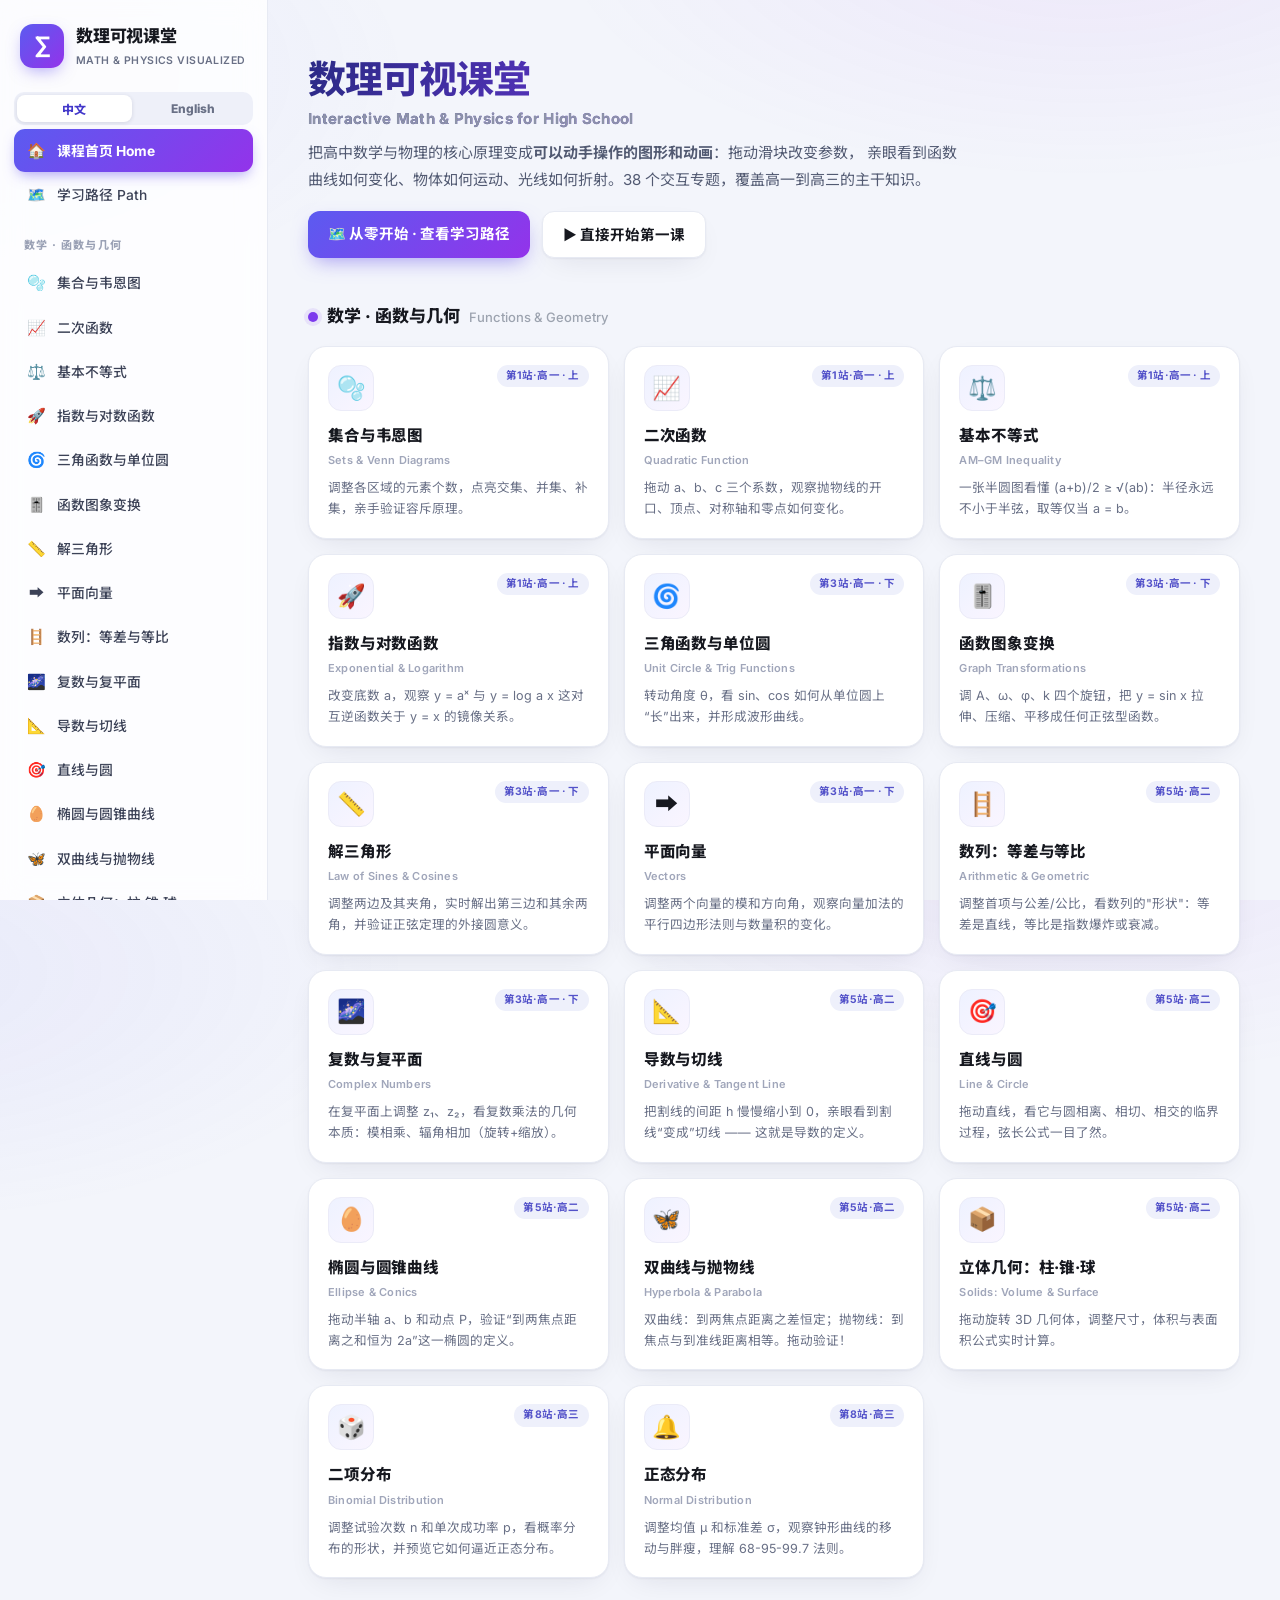
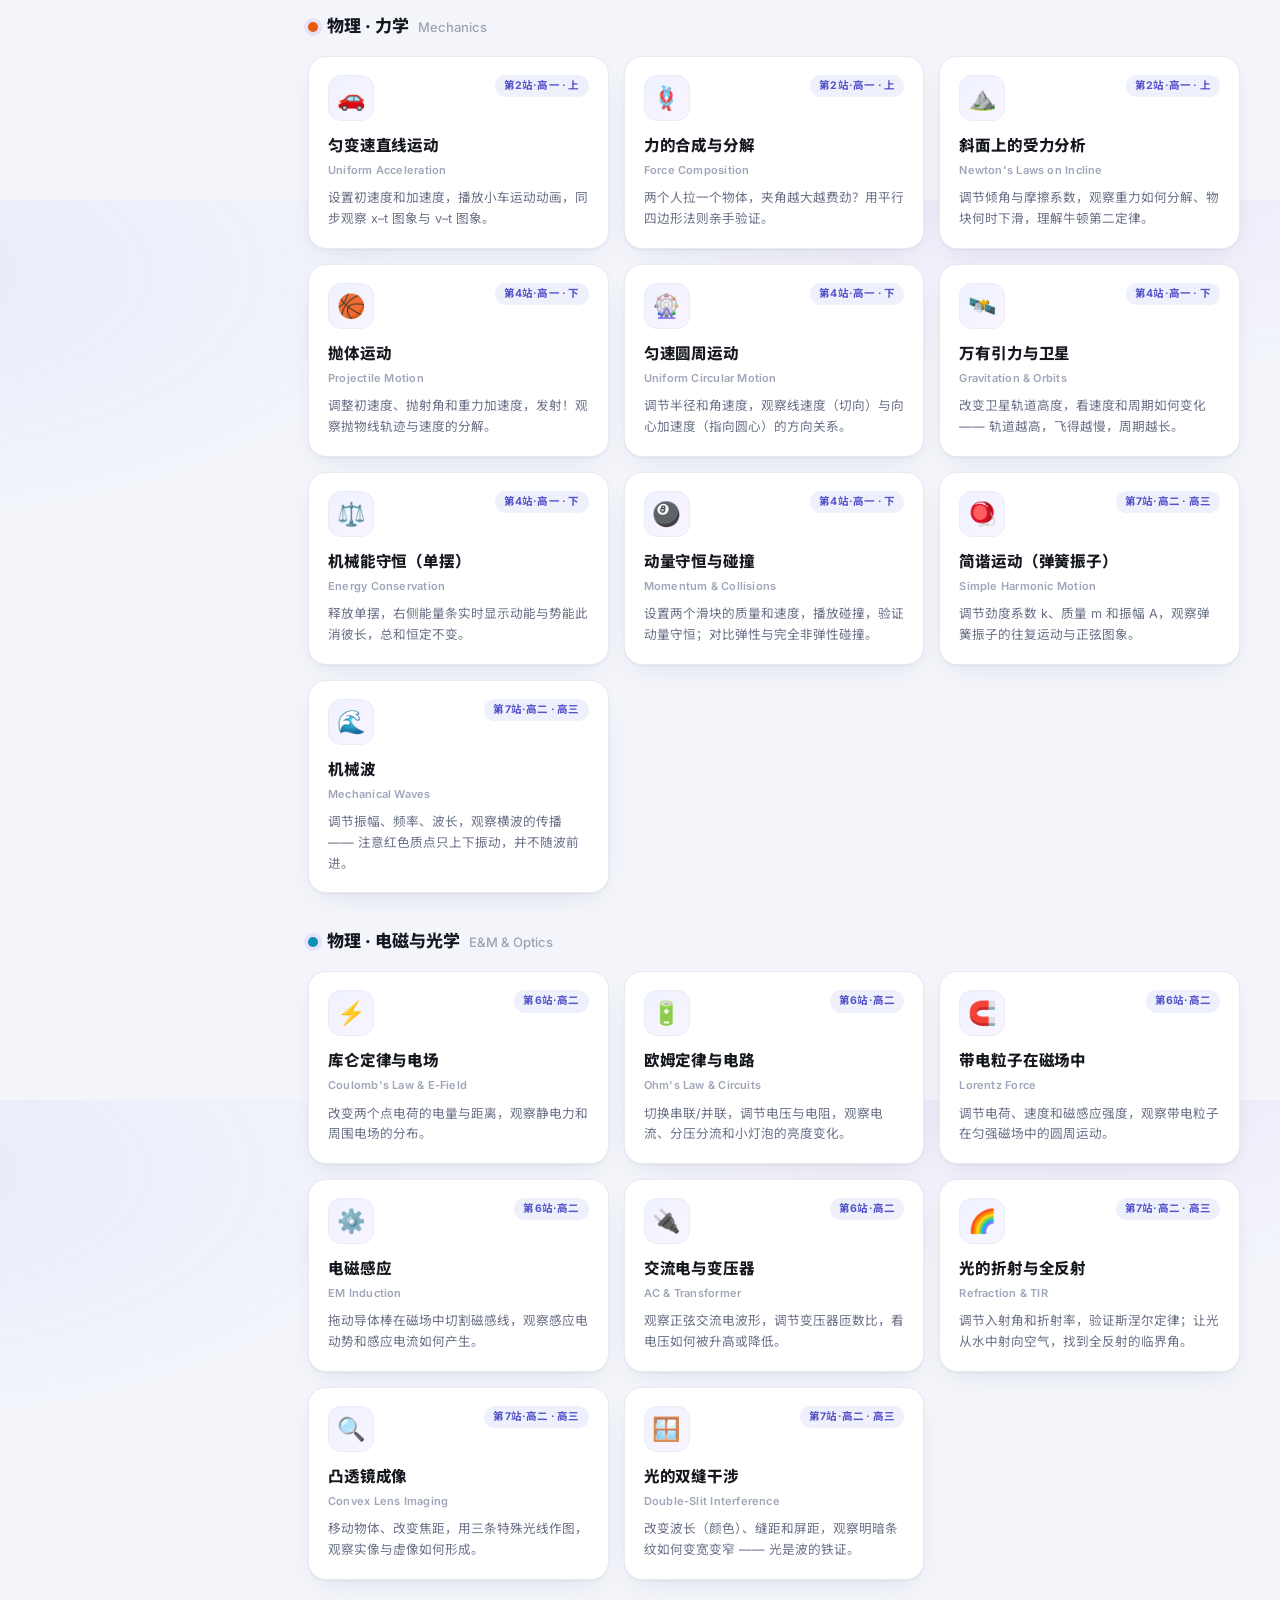
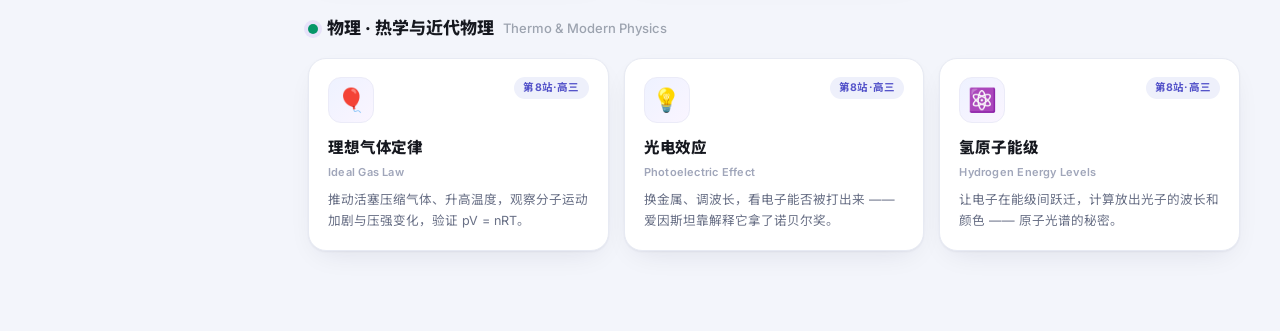
==== index.html @ 26f907e9 "双语基础设施：L() 辅助函数、语言切换、框架全量双语、二次函数/斜面范本 Co-Authored-By: Claude Fable 5 <noreply@anthropic.com>" ====
<!DOCTYPE html>
<html lang="zh-CN">
<head>
<meta charset="UTF-8">
<meta name="viewport" content="width=device-width, initial-scale=1">
<title>数理可视课堂 · Math &amp; Physics Visualized</title>
<meta name="description" content="高中数学与物理交互式可视化学习：38 个可调参数的交互专题 + 循序渐进的学习路径，帮助学生直观理解原理和公式。">
<link rel="preconnect" href="https://fonts.googleapis.com">
<link rel="preconnect" href="https://fonts.gstatic.com" crossorigin>
<link href="https://fonts.googleapis.com/css2?family=Inter:wght@400;600;700;800&family=Noto+Sans+SC:wght@400;500;700;900&family=Noto+Serif+SC:wght@700&display=swap" rel="stylesheet">
<link rel="stylesheet" href="css/style.css">
</head>
<body>
<div id="app">
  <aside id="sidebar">
    <a class="brand" href="#home">
      <div class="brand-logo">∑</div>
      <div class="brand-text">
        <div class="brand-title">数理可视课堂</div>
        <div class="brand-sub">MATH &amp; PHYSICS VISUALIZED</div>
      </div>
    </a>
    <div id="lang-toggle"></div>
    <nav id="nav"></nav>
    <div class="sidebar-foot" id="sidebar-foot">免费 · 开源 · 适用于高中阶段</div>
  </aside>
  <button id="menu-btn" title="目录">☰</button>
  <main id="main"></main>
</div>

<script src="js/utils.js"></script>
<!-- 数学 · 函数与几何 -->
<script src="js/topics/math-sets.js"></script>
<script src="js/topics/math-quadratic.js"></script>
<script src="js/topics/math-amgm.js"></script>
<script src="js/topics/math-explog.js"></script>
<script src="js/topics/math-trig.js"></script>
<script src="js/topics/math-transform.js"></script>
<script src="js/topics/math-triangle.js"></script>
<script src="js/topics/math-vector.js"></script>
<script src="js/topics/math-sequence.js"></script>
<script src="js/topics/math-complex.js"></script>
<script src="js/topics/math-derivative.js"></script>
<script src="js/topics/math-linecircle.js"></script>
<script src="js/topics/math-ellipse.js"></script>
<script src="js/topics/math-conics2.js"></script>
<script src="js/topics/math-solids.js"></script>
<script src="js/topics/math-binomial.js"></script>
<script src="js/topics/math-normal.js"></script>
<!-- 物理 · 力学 -->
<script src="js/topics/phys-kinematics.js"></script>
<script src="js/topics/phys-forces.js"></script>
<script src="js/topics/phys-incline.js"></script>
<script src="js/topics/phys-projectile.js"></script>
<script src="js/topics/phys-circular.js"></script>
<script src="js/topics/phys-gravity.js"></script>
<script src="js/topics/phys-energy.js"></script>
<script src="js/topics/phys-momentum.js"></script>
<script src="js/topics/phys-shm.js"></script>
<script src="js/topics/phys-wave.js"></script>
<!-- 物理 · 电磁与光学 -->
<script src="js/topics/phys-coulomb.js"></script>
<script src="js/topics/phys-circuit.js"></script>
<script src="js/topics/phys-lorentz.js"></script>
<script src="js/topics/phys-induction.js"></script>
<script src="js/topics/phys-ac.js"></script>
<script src="js/topics/phys-refraction.js"></script>
<script src="js/topics/phys-lens.js"></script>
<script src="js/topics/phys-interference.js"></script>
<!-- 物理 · 热学与近代物理 -->
<script src="js/topics/phys-gas.js"></script>
<script src="js/topics/phys-photoelectric.js"></script>
<script src="js/topics/phys-bohr.js"></script>
<script src="js/app.js"></script>
</body>
</html>
---- css/style.css ----
/* ===== 数理可视课堂 · Modern UI ===== */
* { box-sizing: border-box; margin: 0; padding: 0; }

:root {
  --font-sans: "Inter", "Noto Sans SC", "PingFang SC", "HarmonyOS Sans SC",
    "Hiragino Sans GB", "Microsoft YaHei", sans-serif;
  --font-math: "STIX Two Math", "Times New Roman", "Noto Serif SC", "Songti SC", serif;

  --bg: #f3f5fb;
  --panel: #ffffff;
  --ink: #16181f;
  --ink-soft: #697086;
  --line: #e7eaf3;
  --primary: #5b5bf0;
  --primary-deep: #4338ca;
  --grad: linear-gradient(135deg, #5b5bf0 0%, #9333ea 100%);
  --grad-soft: linear-gradient(135deg, #eef2ff 0%, #faf5ff 100%);
  --math: #7c3aed;
  --radius: 18px;
  --shadow: 0 1px 2px rgba(23, 25, 60, .05), 0 10px 30px -12px rgba(23, 25, 60, .12);
  --shadow-lift: 0 4px 10px rgba(23, 25, 60, .07), 0 24px 48px -16px rgba(76, 60, 200, .22);
}

html, body { height: 100%; }
body {
  font-family: var(--font-sans);
  background:
    radial-gradient(900px 420px at 85% -8%, rgba(147, 51, 234, .07), transparent 60%),
    radial-gradient(900px 420px at -10% 8%, rgba(91, 91, 240, .08), transparent 60%),
    var(--bg);
  color: var(--ink);
  line-height: 1.75;
  -webkit-font-smoothing: antialiased;
}

#app { display: flex; min-height: 100vh; }

/* ---------- 侧边栏 ---------- */
#sidebar {
  width: 268px; flex: 0 0 268px;
  background: rgba(255, 255, 255, .82);
  backdrop-filter: blur(14px);
  border-right: 1px solid var(--line);
  display: flex; flex-direction: column;
  position: sticky; top: 0; height: 100vh; overflow-y: auto;
}
#sidebar::-webkit-scrollbar { width: 0; }
.brand {
  display: flex; align-items: center; gap: 12px;
  padding: 22px 20px 18px;
  text-decoration: none; color: inherit;
}
.brand-logo {
  width: 44px; height: 44px; border-radius: 13px; flex: 0 0 44px;
  background: var(--grad);
  color: #fff; font-size: 24px; font-weight: 700;
  display: flex; align-items: center; justify-content: center;
  box-shadow: 0 6px 16px -4px rgba(99, 78, 235, .5);
}
.brand-title { font-size: 17px; font-weight: 800; letter-spacing: -.01em; }
.brand-sub { font-size: 10.5px; color: var(--ink-soft); letter-spacing: .04em; font-weight: 600; }

#lang-toggle {
  display: flex; gap: 4px; margin: 4px 14px 0;
  background: #eef0f9; border-radius: 10px; padding: 3px;
}
#lang-toggle button {
  flex: 1; padding: 5px 6px; font-size: 12px; font-weight: 800;
  border: none; border-radius: 8px; background: transparent;
  color: var(--ink-soft); cursor: pointer; font-family: var(--font-sans);
}
#lang-toggle button.on { background: #fff; color: var(--primary-deep); box-shadow: 0 1px 4px rgba(23,25,60,.12); }

#nav { padding: 4px 14px 12px; flex: 1; }
.nav-cat {
  font-size: 11px; font-weight: 800; color: #9aa1b5;
  padding: 18px 10px 7px; letter-spacing: .12em;
}
.nav-item {
  display: flex; align-items: center; gap: 10px;
  padding: 8.5px 12px; border-radius: 11px;
  color: #3c4257; text-decoration: none; font-size: 13.8px; font-weight: 500;
  transition: background .15s, color .15s;
  margin-bottom: 1px;
}
.nav-item:hover { background: #eef0f9; }
.nav-item.active {
  background: var(--grad); color: #fff; font-weight: 700;
  box-shadow: 0 6px 14px -4px rgba(99, 78, 235, .55);
}
.nav-item .ico { width: 21px; text-align: center; flex: 0 0 21px; font-size: 15px; }
.sidebar-foot {
  padding: 14px 20px; font-size: 11px; color: #9aa1b5;
  border-top: 1px solid var(--line);
}

#menu-btn { display: none; }

/* ---------- 主区域 ---------- */
#main { flex: 1; min-width: 0; padding: 30px 40px 80px; max-width: 1240px; }

.topic-head h1 { font-size: 30px; font-weight: 800; letter-spacing: -.02em; }
.topic-head h1 .en {
  font-size: 14px; font-weight: 600; color: var(--ink-soft);
  margin-left: 12px; letter-spacing: .01em;
}
.topic-head .tagline { color: var(--ink-soft); margin-top: 5px; font-size: 14.5px; }

/* 核心公式横幅（页面顶部） */
.formula-hero {
  margin-top: 16px;
  background: var(--grad-soft);
  border: 1px solid #e3e3f8;
  border-radius: 16px;
  padding: 13px 22px;
  display: flex; align-items: center; gap: 22px;
  box-shadow: var(--shadow);
}
.formula-hero-label {
  font-size: 10.5px; font-weight: 800; letter-spacing: .14em;
  color: var(--primary); white-space: nowrap;
  padding: 4px 10px; border-radius: 99px;
  background: rgba(91, 91, 240, .1);
}
.formula-hero-body {
  font-family: var(--font-math); font-size: 20px; color: #221d56;
  overflow-x: auto; white-space: nowrap; line-height: 1.5; padding: 4px 0;
}
.formula-hero-body::-webkit-scrollbar { height: 0; }

/* 实验区 */
.lab { display: flex; gap: 20px; align-items: stretch; margin: 20px 0 28px; }
.canvas-box {
  flex: 1; min-width: 0;
  background: var(--panel); border: 1px solid var(--line);
  border-radius: var(--radius); box-shadow: var(--shadow);
  padding: 12px; overflow: hidden;
}
.canvas-box canvas { display: block; border-radius: 10px; }
.panel {
  width: 304px; flex: 0 0 304px;
  background: var(--panel); border: 1px solid var(--line);
  border-radius: var(--radius); box-shadow: var(--shadow);
  padding: 16px 18px 16px;
  align-self: flex-start;
}
.panel-title {
  font-size: 11.5px; font-weight: 800; color: #9aa1b5;
  letter-spacing: .1em; margin: 4px 0 12px;
}
/* 参数面板内的迷你公式卡 */
.panel-formula {
  background: var(--grad-soft);
  border: 1px solid #e3e3f8; border-radius: 13px;
  padding: 10px 12px; margin-bottom: 6px;
  font-family: var(--font-math); font-size: 14.5px; color: #2a2465;
  text-align: center; overflow-x: auto; white-space: nowrap; line-height: 1.6;
}
.panel-formula::-webkit-scrollbar { height: 0; }

/* 控件 */
.ctl { margin-bottom: 14px; }
.ctl-label {
  display: flex; align-items: baseline; font-size: 13.5px; font-weight: 700;
  margin-bottom: 2px;
}
.ctl-label .en { font-weight: 500; color: #a0a6ba; font-size: 11px; margin-left: 6px; }
.ctl-val {
  margin-left: auto; font-variant-numeric: tabular-nums;
  color: var(--primary); font-weight: 800; font-size: 13.5px;
}
input[type=range] {
  -webkit-appearance: none; appearance: none;
  width: 100%; height: 26px; background: transparent; cursor: pointer;
}
input[type=range]::-webkit-slider-runnable-track {
  height: 6px; border-radius: 99px;
  background: linear-gradient(90deg, #c9cdfb, #e6d4fb);
}
input[type=range]::-webkit-slider-thumb {
  -webkit-appearance: none;
  width: 19px; height: 19px; border-radius: 50%;
  background: #fff; border: 5.5px solid var(--primary);
  margin-top: -6.5px;
  box-shadow: 0 2px 6px rgba(91, 91, 240, .45);
  transition: transform .12s;
}
input[type=range]::-webkit-slider-thumb:hover { transform: scale(1.12); }
input[type=range]::-moz-range-track {
  height: 6px; border-radius: 99px;
  background: linear-gradient(90deg, #c9cdfb, #e6d4fb);
}
input[type=range]::-moz-range-thumb {
  width: 19px; height: 19px; border-radius: 50%;
  background: #fff; border: 5.5px solid var(--primary);
  box-shadow: 0 2px 6px rgba(91, 91, 240, .45);
}

.btn-row { display: flex; gap: 9px; margin: 8px 0 14px; }
.btn {
  flex: 1; padding: 8px 10px; font-size: 13.5px; font-weight: 700;
  border: 1px solid var(--line); border-radius: 11px;
  background: #fff; color: var(--ink); cursor: pointer;
  font-family: var(--font-sans);
  transition: transform .12s, box-shadow .12s;
}
.btn:hover { background: #f5f6fc; }
.btn:active { transform: scale(.97); }
.btn.primary {
  background: var(--grad); border: none; color: #fff;
  box-shadow: 0 6px 14px -4px rgba(99, 78, 235, .5);
}
.btn.primary:hover { filter: brightness(1.07); }

.seg {
  display: flex; background: #eef0f9; border-radius: 11px;
  padding: 3px; margin-bottom: 14px; gap: 3px;
}
.seg button {
  flex: 1; padding: 6px 4px; font-size: 12.5px; border: none;
  background: transparent; border-radius: 8px;
  cursor: pointer; color: var(--ink-soft); font-weight: 700;
  font-family: var(--font-sans);
  transition: background .15s, color .15s;
}
.seg button.on { background: #fff; color: var(--primary-deep); box-shadow: 0 1px 4px rgba(23,25,60,.12); }

/* 读数 */
.readout {
  margin-top: 4px; padding: 12px 14px;
  background: #f4f5fd; border: 1px solid #e8e9f8; border-radius: 13px;
  font-size: 12.8px; line-height: 1.95;
}
.readout b { font-variant-numeric: tabular-nums; color: #221d56; }
.readout .tag {
  display: inline-block; padding: 1px 9px; border-radius: 99px;
  background: #e3e4fc; color: var(--primary-deep); font-size: 11.5px; font-weight: 700;
}
.readout .warn { color: #dc2626; font-weight: 800; }

/* 讲解区 */
.explain {
  background: var(--panel); border: 1px solid var(--line);
  border-radius: var(--radius); box-shadow: var(--shadow);
  padding: 28px 34px;
}
.explain h2 {
  font-size: 18px; font-weight: 800; margin: 26px 0 10px;
  display: flex; align-items: center; gap: 10px; line-height: 1.4;
}
.explain h2::before {
  content: ''; width: 5px; height: 19px; border-radius: 4px;
  background: var(--grad); flex: 0 0 5px;
}
.explain h2:first-child { margin-top: 0; }
.explain h2 .en { font-size: 12.5px; font-weight: 600; color: #a0a6ba; }
.explain p { margin: 8px 0; font-size: 14.8px; }
.explain ul, .explain ol { margin: 8px 0 8px 22px; font-size: 14.8px; }
.explain li { margin: 5px 0; }
.term { color: var(--math); font-weight: 700; }
.term .en { color: #a0a6ba; font-weight: 500; font-size: .86em; }

.formula {
  margin: 13px 0; padding: 15px 20px;
  background: #fafaff; border: 1px solid #ebebf8; border-radius: 13px;
  font-family: var(--font-math);
  font-size: 19px; text-align: center; overflow-x: auto; color: #221d56;
}
.formula .note {
  font-family: var(--font-sans); font-size: 12.5px; color: var(--ink-soft);
  display: block; margin-top: 7px;
}
.frac { display: inline-block; vertical-align: -0.9em; text-align: center; line-height: 1.15; margin: 0 3px; }
.frac > span { display: block; padding: 0 4px; }
.frac .den { border-top: 1.5px solid currentColor; }

.tip {
  margin: 16px 0; padding: 13px 17px; border-radius: 13px;
  background: #fffbeb; border: 1px solid #fde9a8; font-size: 13.8px;
}
.tip b:first-child { color: #b45309; }
.think {
  margin: 16px 0 0; padding: 13px 17px; border-radius: 13px;
  background: #f0fdf6; border: 1px solid #bbeed1; font-size: 13.8px;
}
.think b:first-child { color: #15803d; }

/* ---------- 首页 ---------- */
.home-hero { padding: 26px 0 10px; }
.home-hero h1 {
  font-size: 38px; font-weight: 800; letter-spacing: -.025em; line-height: 1.25;
  background: linear-gradient(110deg, #2b2a86, #7c3aed 55%, #0e7490);
  -webkit-background-clip: text; background-clip: text; color: transparent;
}
.home-hero h1 .en {
  display: block; font-size: 15px; font-weight: 700; margin-top: 6px;
  letter-spacing: .02em;
  background: none; -webkit-text-fill-color: #8d93a8; color: #8d93a8;
}
.home-hero p { color: #525a72; margin-top: 12px; max-width: 660px; font-size: 15px; }

.home-cat { margin-top: 34px; }
.home-cat h2 { font-size: 17px; font-weight: 800; display: flex; align-items: center; gap: 9px; }
.home-cat h2 .dot { width: 10px; height: 10px; border-radius: 99px; box-shadow: 0 0 0 4px rgba(124, 58, 237, .1); }
.card-grid {
  display: grid; grid-template-columns: repeat(auto-fill, minmax(252px, 1fr));
  gap: 15px; margin-top: 14px;
}
.card {
  background: var(--panel); border: 1px solid var(--line);
  border-radius: var(--radius); box-shadow: var(--shadow);
  padding: 18px 19px; text-decoration: none; color: inherit;
  transition: transform .18s, box-shadow .18s, border-color .18s;
  display: block;
}
.card:hover {
  transform: translateY(-4px);
  box-shadow: var(--shadow-lift);
  border-color: #d6d8f5;
}
.card .ico {
  width: 46px; height: 46px; border-radius: 13px;
  background: var(--grad-soft); border: 1px solid #ebebf8;
  display: flex; align-items: center; justify-content: center;
  font-size: 23px;
}
.card h3 { font-size: 15.5px; font-weight: 800; margin-top: 11px; letter-spacing: -.01em; }
.card h3 .en { display: block; font-size: 11px; color: #a0a6ba; font-weight: 600; margin-top: 2px; letter-spacing: .02em; }
.card p { font-size: 12.6px; color: var(--ink-soft); margin-top: 8px; line-height: 1.65; }

/* ---------- 首页 CTA 与进度 ---------- */
.hero-actions { display: flex; gap: 12px; margin-top: 18px; flex-wrap: wrap; }
.hero-btn {
  display: inline-block; padding: 10px 20px; border-radius: 12px;
  font-size: 14.5px; font-weight: 700; text-decoration: none;
  background: #fff; color: var(--ink); border: 1px solid var(--line);
  box-shadow: var(--shadow); transition: transform .15s;
}
.hero-btn:hover { transform: translateY(-2px); }
.hero-btn.primary {
  background: var(--grad); color: #fff; border: none;
  box-shadow: 0 8px 20px -6px rgba(99, 78, 235, .55);
}
.hero-progress { margin-top: 16px; font-size: 13px; color: var(--ink-soft); max-width: 460px; }
.hero-progress-bar {
  height: 9px; background: #e7e9f6; border-radius: 99px; overflow: hidden; margin-bottom: 6px;
}
.hero-progress-bar span { display: block; height: 100%; background: var(--grad); border-radius: 99px; transition: width .3s; }

/* 卡片徽章 */
.card-top { display: flex; justify-content: space-between; align-items: flex-start; gap: 8px; }
.card-badges { display: flex; flex-direction: column; gap: 4px; align-items: flex-end; }
.badge {
  display: inline-block; padding: 2px 9px; border-radius: 99px;
  font-size: 10.5px; font-weight: 700; letter-spacing: .02em;
  background: #eef0fb; color: #5352c9; white-space: nowrap;
}
.done-badge { background: #dcfce7; color: #15803d; }
.card-done { border-color: #bbeed1; }

/* ---------- 学习路径页 ---------- */
.path-wrap { margin-top: 26px; position: relative; }
.path-wrap::before {
  content: ''; position: absolute; left: 25px; top: 12px; bottom: 24px;
  width: 3px; border-radius: 3px;
  background: linear-gradient(180deg, #c9cdfb, #e6d4fb);
}
.path-stage {
  display: flex; gap: 18px; margin-bottom: 22px; position: relative;
}
.path-num {
  width: 52px; height: 52px; flex: 0 0 52px; border-radius: 16px;
  background: var(--grad); color: #fff;
  font-size: 21px; font-weight: 800;
  display: flex; align-items: center; justify-content: center;
  box-shadow: 0 8px 18px -6px rgba(99, 78, 235, .55);
  z-index: 1;
}
.stage-done .path-num { background: linear-gradient(135deg, #10b981, #059669); box-shadow: 0 8px 18px -6px rgba(16,185,129,.5); }
.path-body {
  flex: 1; min-width: 0;
  background: var(--panel); border: 1px solid var(--line);
  border-radius: var(--radius); box-shadow: var(--shadow);
  padding: 18px 22px;
}
.path-head { display: flex; align-items: center; gap: 10px; flex-wrap: wrap; }
.path-head h3 { font-size: 17px; font-weight: 800; }
.path-count { margin-left: auto; font-size: 12.5px; font-weight: 700; color: var(--ink-soft); }
.path-desc { font-size: 13.5px; color: var(--ink-soft); margin: 6px 0 12px; }
.path-items { display: grid; grid-template-columns: repeat(auto-fill, minmax(240px, 1fr)); gap: 8px; }
.path-item {
  display: flex; align-items: center; gap: 9px;
  padding: 9px 12px; border-radius: 11px;
  background: #f6f7fd; border: 1px solid #ebedf8;
  text-decoration: none; color: var(--ink);
  transition: transform .12s, box-shadow .12s;
}
.path-item:hover { transform: translateY(-2px); box-shadow: var(--shadow); background: #fff; }
.path-item.done { background: #f0fdf6; border-color: #d1f2e0; }
.pi-idx {
  width: 20px; height: 20px; flex: 0 0 20px; border-radius: 99px;
  background: #e3e4fc; color: #4f4ec9;
  font-size: 11px; font-weight: 800;
  display: flex; align-items: center; justify-content: center;
}
.path-item.done .pi-idx { background: #bbf7d0; color: #15803d; }
.pi-ico { font-size: 16px; }
.pi-title { font-size: 13px; font-weight: 700; line-height: 1.3; min-width: 0; }
.pi-title em { display: block; font-style: normal; font-size: 10px; color: #a0a6ba; font-weight: 500; }
.pi-check { margin-left: auto; color: #16a34a; font-weight: 800; }

/* ---------- 专题页底部学习导航 ---------- */
.topic-footer {
  margin-top: 18px;
  background: var(--panel); border: 1px solid var(--line);
  border-radius: var(--radius); box-shadow: var(--shadow);
  padding: 18px 22px;
}
.tf-row { display: flex; gap: 16px; align-items: flex-start; flex-wrap: wrap; }
.tf-block { flex: 1; min-width: 240px; }
.tf-label { font-size: 11px; font-weight: 800; letter-spacing: .1em; color: #9aa1b5; margin-bottom: 8px; }
.tf-chips { display: flex; gap: 8px; flex-wrap: wrap; }
.tf-chip {
  display: inline-block; padding: 6px 12px; border-radius: 99px;
  background: #f2f3fc; border: 1px solid #e5e7f8;
  font-size: 12.5px; font-weight: 700; color: #4b4aa8; text-decoration: none;
}
.tf-chip:hover { background: #e9ebfb; }
.tf-chip.ok { background: #f0fdf6; border-color: #d1f2e0; color: #15803d; }
.tf-none { font-size: 13px; color: var(--ink-soft); }
.tf-done-btn {
  padding: 10px 18px; border-radius: 12px; border: 1.5px solid #d6d9f2;
  background: #fff; color: #4b4aa8;
  font-size: 13.5px; font-weight: 800; cursor: pointer;
  font-family: var(--font-sans);
  transition: all .15s;
}
.tf-done-btn:hover { border-color: var(--primary); }
.tf-done-btn.on { background: linear-gradient(135deg, #10b981, #059669); border-color: transparent; color: #fff; }
.tf-next { display: flex; gap: 10px; align-items: center; margin-top: 14px; flex-wrap: wrap; }
.tf-next-link { font-size: 14px; font-weight: 800; color: var(--primary-deep); text-decoration: none; margin-left: auto; }
.tf-next-link:hover { text-decoration: underline; }

/* 侧边栏已掌握标记 */
.nav-item .nav-txt { flex: 1; min-width: 0; overflow: hidden; text-overflow: ellipsis; white-space: nowrap; }
.nav-item .nav-check { display: none; font-size: 11px; font-weight: 800; color: #34d399; }
.nav-item.done .nav-check { display: inline; }
.nav-item.active .nav-check { color: #fff; }

/* ---------- 响应式 ---------- */
@media (max-width: 960px) {
  .lab { flex-direction: column; }
  .panel { width: auto; flex: none; }
}
@media (max-width: 720px) {
  #sidebar {
    position: fixed; z-index: 50; left: 0; top: 0;
    transform: translateX(-100%); transition: transform .22s;
    width: 268px; background: #fff;
  }
  #sidebar.open { transform: translateX(0); box-shadow: 0 0 60px rgba(20, 18, 60, .35); }
  #menu-btn {
    display: block; position: fixed; z-index: 60; left: 14px; top: 12px;
    width: 42px; height: 42px; border-radius: 12px; border: 1px solid var(--line);
    background: #fff; font-size: 18px; cursor: pointer; box-shadow: var(--shadow);
  }
  #main { padding: 66px 16px 60px; }
  .explain { padding: 22px 18px; }
  .home-hero h1 { font-size: 28px; }
  .formula-hero { flex-direction: column; align-items: flex-start; gap: 8px; }
}
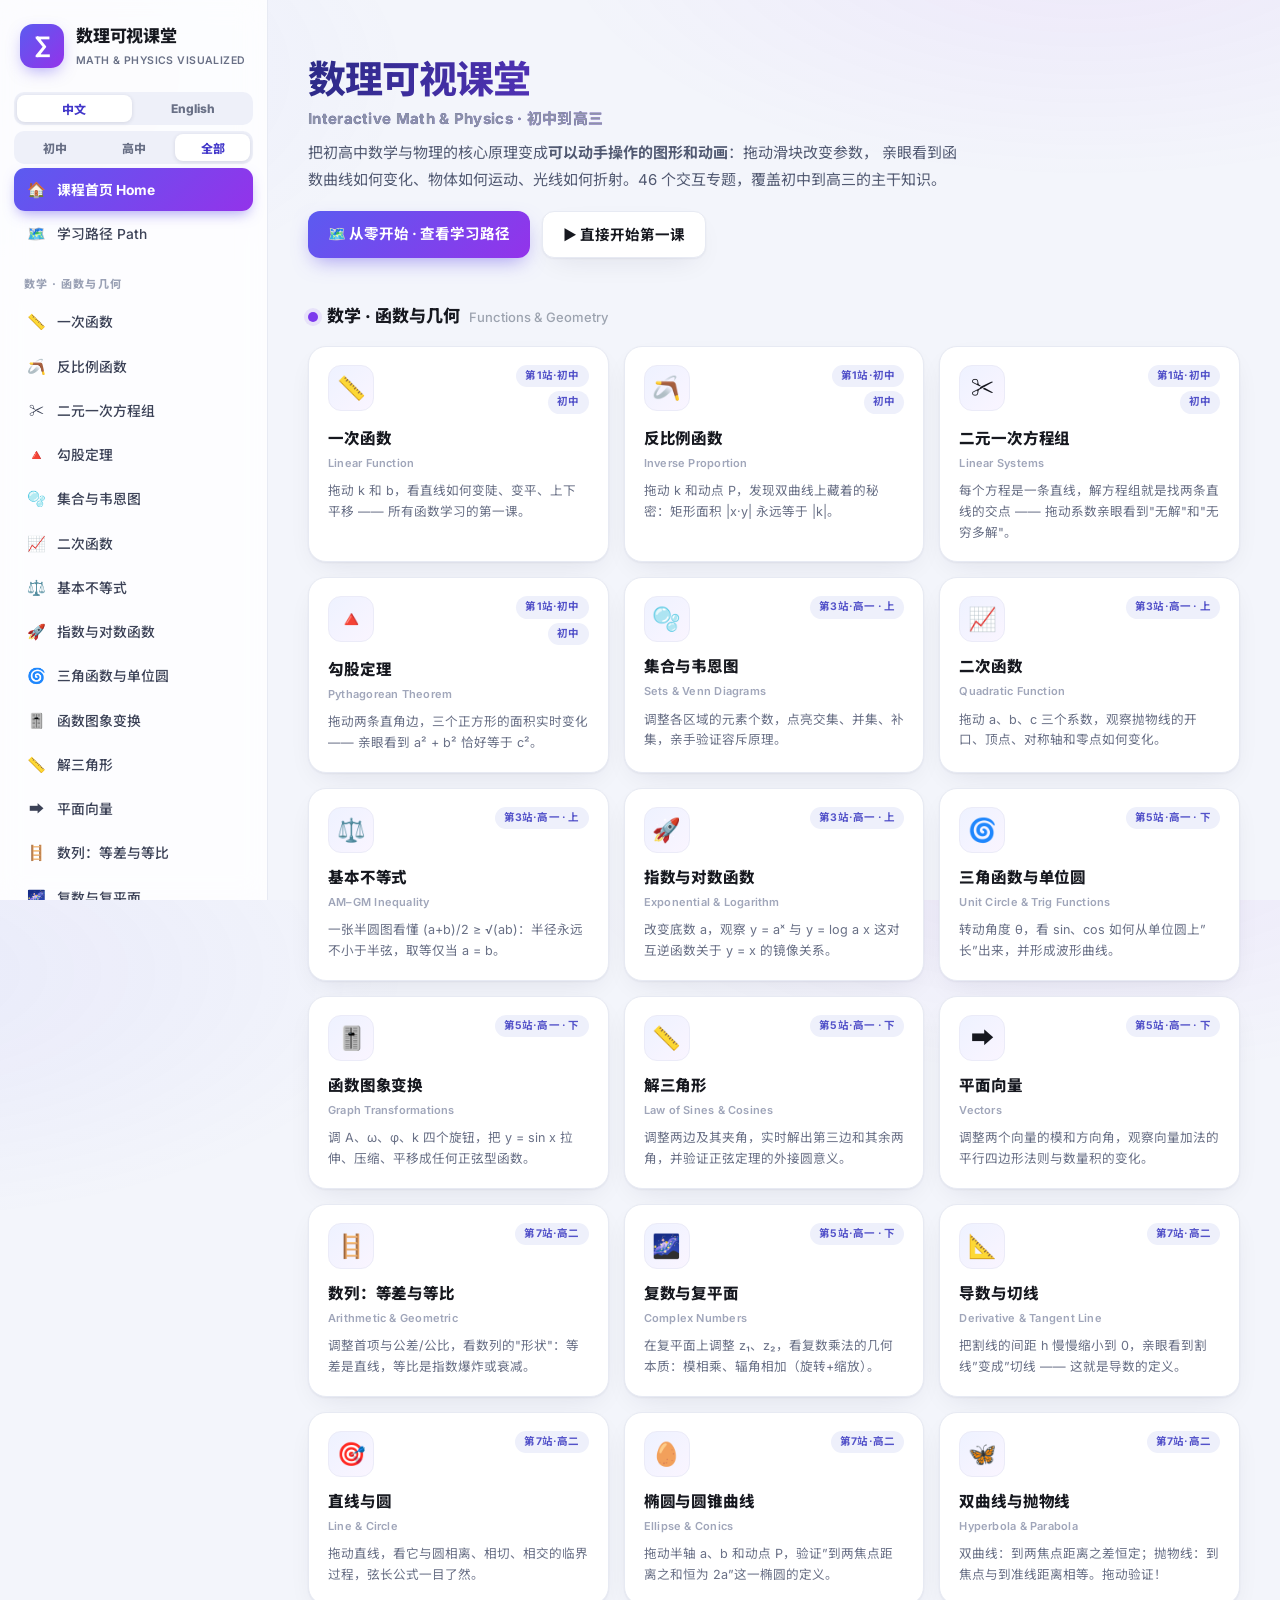
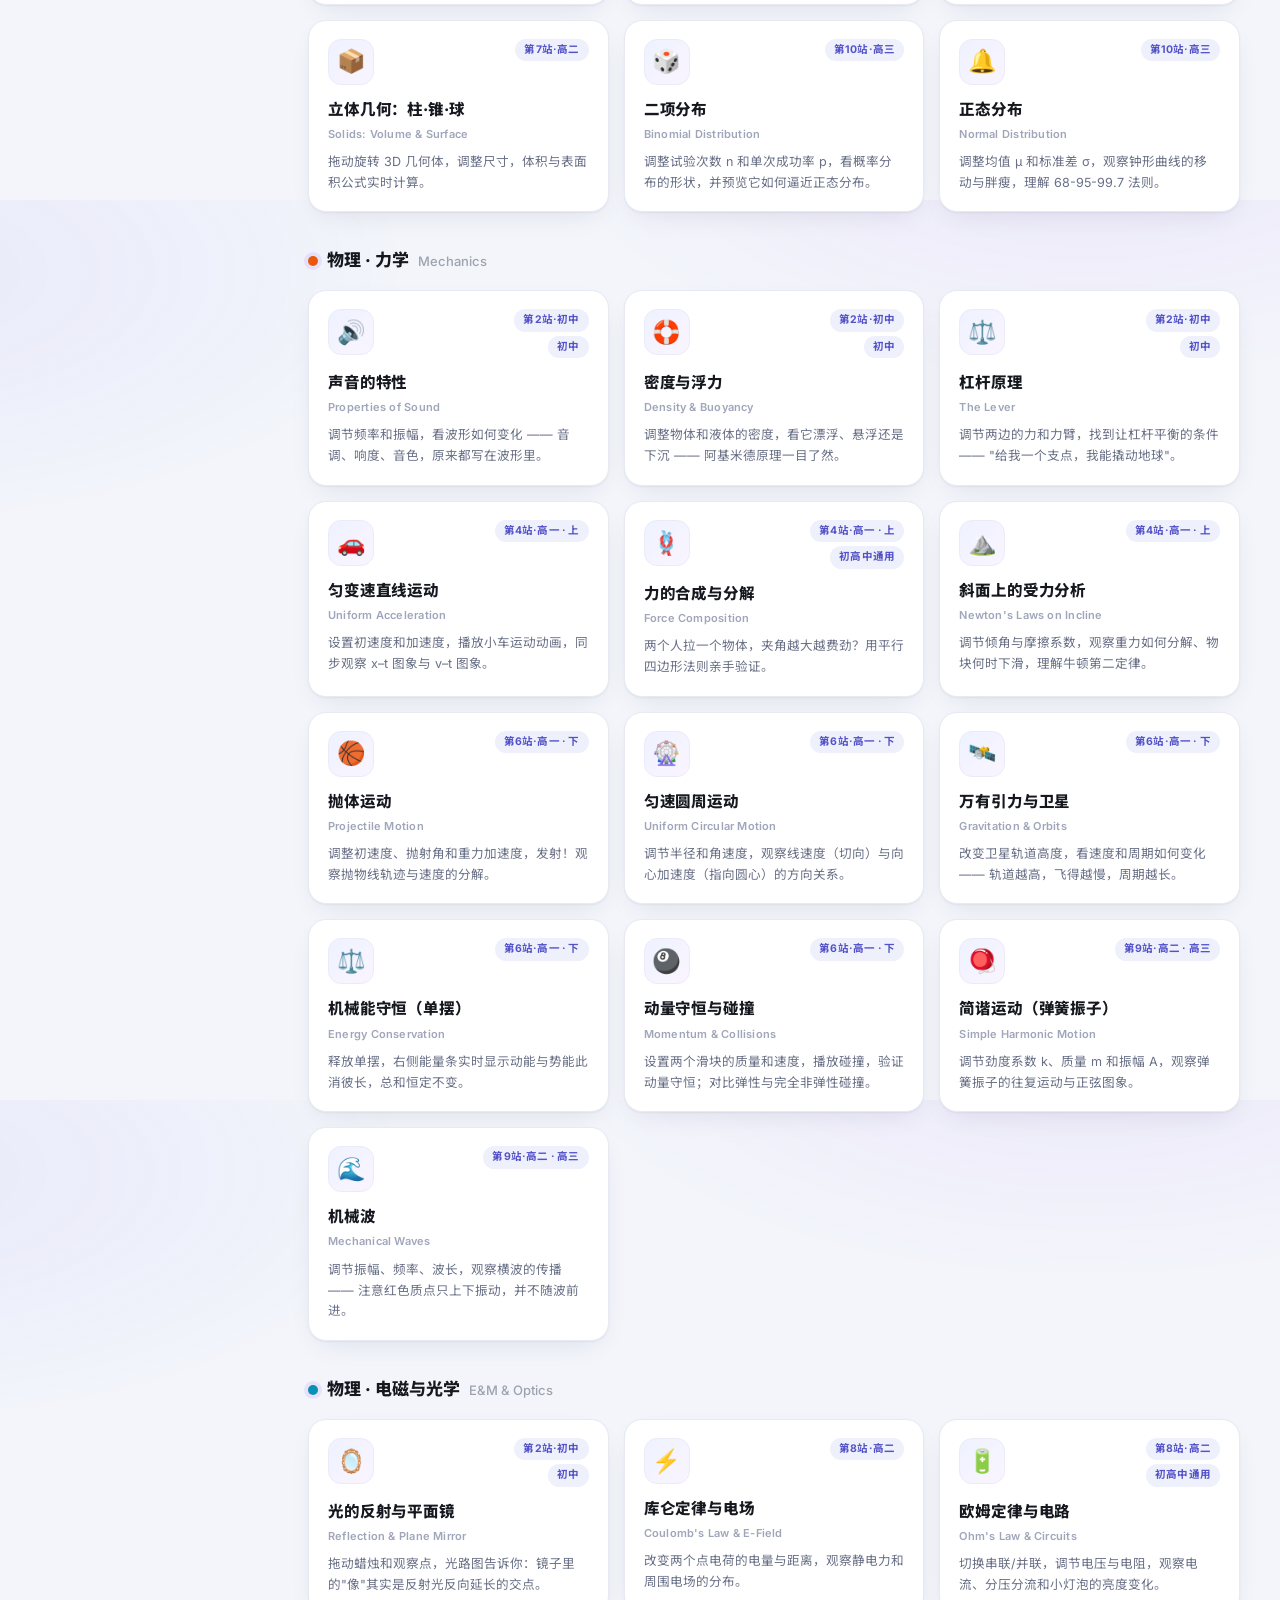
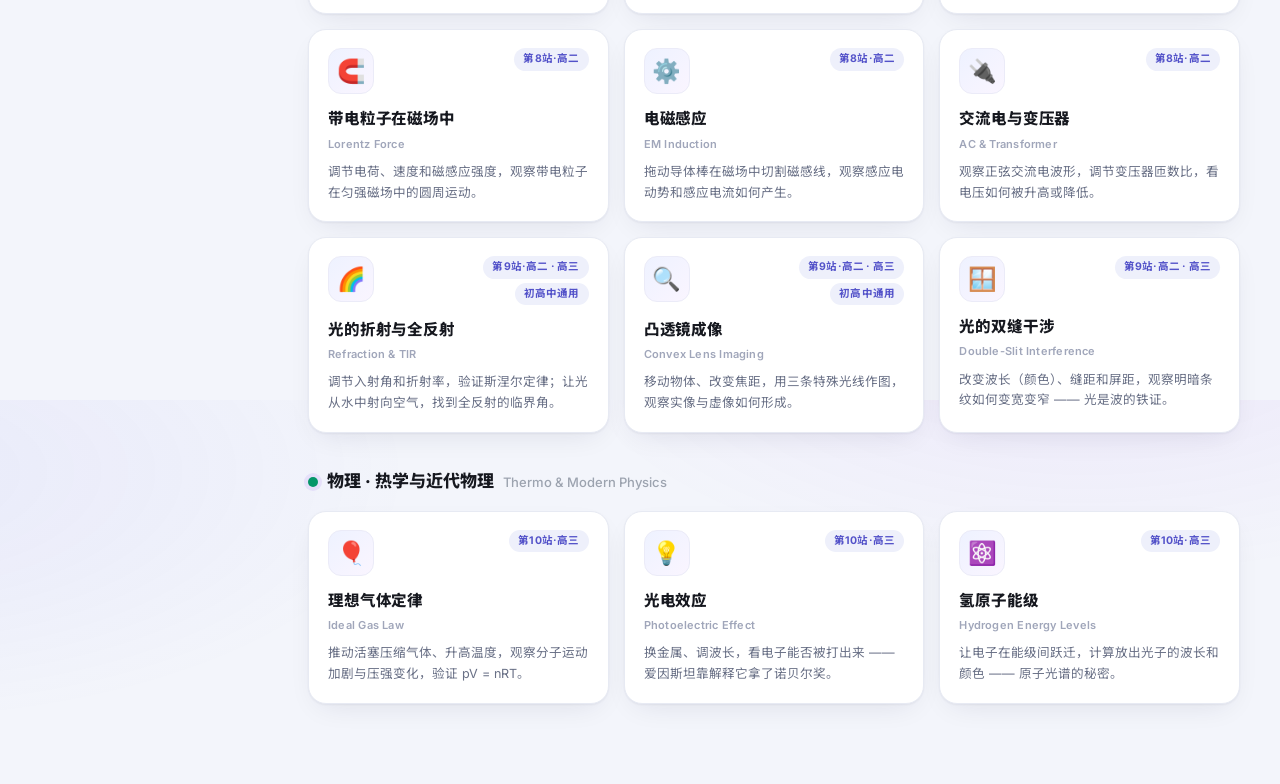
==== commit 7f4e1c77: "新增初中模块：8 个初中专题 + 学段筛选 + 初中学习路径（46 专题覆盖初一到高三） - 初中数学 4 个：一次函数（斜率三角形）、反比例函数（面积恒定矩形）、   二元一次方程组（两线交点/平行" ====
--- a/index.html
+++ b/index.html
@@ -2,9 +2,9 @@
 <html lang="zh-CN">
 <head>
 <meta charset="UTF-8">
-<meta name="viewport" content="width=device-width, initial-scale=1">
+<meta name="viewport" content="width=device-width, initial-scale=1, viewport-fit=cover">
 <title>数理可视课堂 · Math &amp; Physics Visualized</title>
-<meta name="description" content="高中数学与物理交互式可视化学习：38 个可调参数的交互专题 + 循序渐进的学习路径，帮助学生直观理解原理和公式。">
+<meta name="description" content="初高中数学与物理交互式可视化学习：可调参数的交互专题 + 循序渐进的学习路径，覆盖初一到高三，帮助学生直观理解原理和公式。">
 <link rel="preconnect" href="https://fonts.googleapis.com">
 <link rel="preconnect" href="https://fonts.gstatic.com" crossorigin>
 <link href="https://fonts.googleapis.com/css2?family=Inter:wght@400;600;700;800&family=Noto+Sans+SC:wght@400;500;700;900&family=Noto+Serif+SC:wght@700&display=swap" rel="stylesheet">
@@ -21,6 +21,7 @@
       </div>
     </a>
     <div id="lang-toggle"></div>
+    <div id="stage-toggle"></div>
     <nav id="nav"></nav>
     <div class="sidebar-foot" id="sidebar-foot">免费 · 开源 · 适用于高中阶段</div>
   </aside>
@@ -29,6 +30,11 @@
 </div>
 
 <script src="js/utils.js"></script>
+<!-- 数学 · 函数与几何（初中） -->
+<script src="js/topics/math-linear.js"></script>
+<script src="js/topics/math-inverse.js"></script>
+<script src="js/topics/math-linsys.js"></script>
+<script src="js/topics/math-pythagoras.js"></script>
 <!-- 数学 · 函数与几何 -->
 <script src="js/topics/math-sets.js"></script>
 <script src="js/topics/math-quadratic.js"></script>
@@ -47,6 +53,10 @@
 <script src="js/topics/math-solids.js"></script>
 <script src="js/topics/math-binomial.js"></script>
 <script src="js/topics/math-normal.js"></script>
+<!-- 物理 · 力学（初中） -->
+<script src="js/topics/phys-sound.js"></script>
+<script src="js/topics/phys-buoyancy.js"></script>
+<script src="js/topics/phys-lever.js"></script>
 <!-- 物理 · 力学 -->
 <script src="js/topics/phys-kinematics.js"></script>
 <script src="js/topics/phys-forces.js"></script>
@@ -58,6 +68,8 @@
 <script src="js/topics/phys-momentum.js"></script>
 <script src="js/topics/phys-shm.js"></script>
 <script src="js/topics/phys-wave.js"></script>
+<!-- 物理 · 电磁与光学（初中） -->
+<script src="js/topics/phys-mirror.js"></script>
 <!-- 物理 · 电磁与光学 -->
 <script src="js/topics/phys-coulomb.js"></script>
 <script src="js/topics/phys-circuit.js"></script>
--- a/css/style.css
+++ b/css/style.css
@@ -60,16 +60,22 @@
 .brand-title { font-size: 17px; font-weight: 800; letter-spacing: -.01em; }
 .brand-sub { font-size: 10.5px; color: var(--ink-soft); letter-spacing: .04em; font-weight: 600; }
 
-#lang-toggle {
+#lang-toggle, #stage-toggle {
   display: flex; gap: 4px; margin: 4px 14px 0;
   background: #eef0f9; border-radius: 10px; padding: 3px;
 }
-#lang-toggle button {
+#stage-toggle { margin-top: 6px; }
+#lang-toggle button, #stage-toggle button {
   flex: 1; padding: 5px 6px; font-size: 12px; font-weight: 800;
   border: none; border-radius: 8px; background: transparent;
   color: var(--ink-soft); cursor: pointer; font-family: var(--font-sans);
 }
-#lang-toggle button.on { background: #fff; color: var(--primary-deep); box-shadow: 0 1px 4px rgba(23,25,60,.12); }
+#lang-toggle button.on, #stage-toggle button.on { background: #fff; color: var(--primary-deep); box-shadow: 0 1px 4px rgba(23,25,60,.12); }
+
+/* 初中标识 */
+.jr-badge { background: #fff7ed; color: #c2410c; }
+.path-stage.stage-junior .path-num { background: linear-gradient(135deg, #fb923c, #ea580c); box-shadow: 0 8px 18px -6px rgba(234,88,12,.5); }
+.path-stage.stage-junior.stage-done .path-num { background: linear-gradient(135deg, #10b981, #059669); }
 
 #nav { padding: 4px 14px 12px; flex: 1; }
 .nav-cat {
@@ -457,14 +463,20 @@
     position: fixed; z-index: 50; left: 0; top: 0;
     transform: translateX(-100%); transition: transform .22s;
     width: 268px; background: #fff;
+    padding-top: env(safe-area-inset-top, 0px);
   }
   #sidebar.open { transform: translateX(0); box-shadow: 0 0 60px rgba(20, 18, 60, .35); }
   #menu-btn {
-    display: block; position: fixed; z-index: 60; left: 14px; top: 12px;
+    display: block; position: fixed; z-index: 60;
+    left: calc(14px + env(safe-area-inset-left, 0px));
+    top: calc(12px + env(safe-area-inset-top, 0px));
     width: 42px; height: 42px; border-radius: 12px; border: 1px solid var(--line);
     background: #fff; font-size: 18px; cursor: pointer; box-shadow: var(--shadow);
   }
-  #main { padding: 66px 16px 60px; }
+  #main {
+    padding: calc(66px + env(safe-area-inset-top, 0px)) calc(16px + env(safe-area-inset-right, 0px))
+             calc(60px + env(safe-area-inset-bottom, 0px)) calc(16px + env(safe-area-inset-left, 0px));
+  }
   .explain { padding: 22px 18px; }
   .home-hero h1 { font-size: 28px; }
   .formula-hero { flex-direction: column; align-items: flex-start; gap: 8px; }
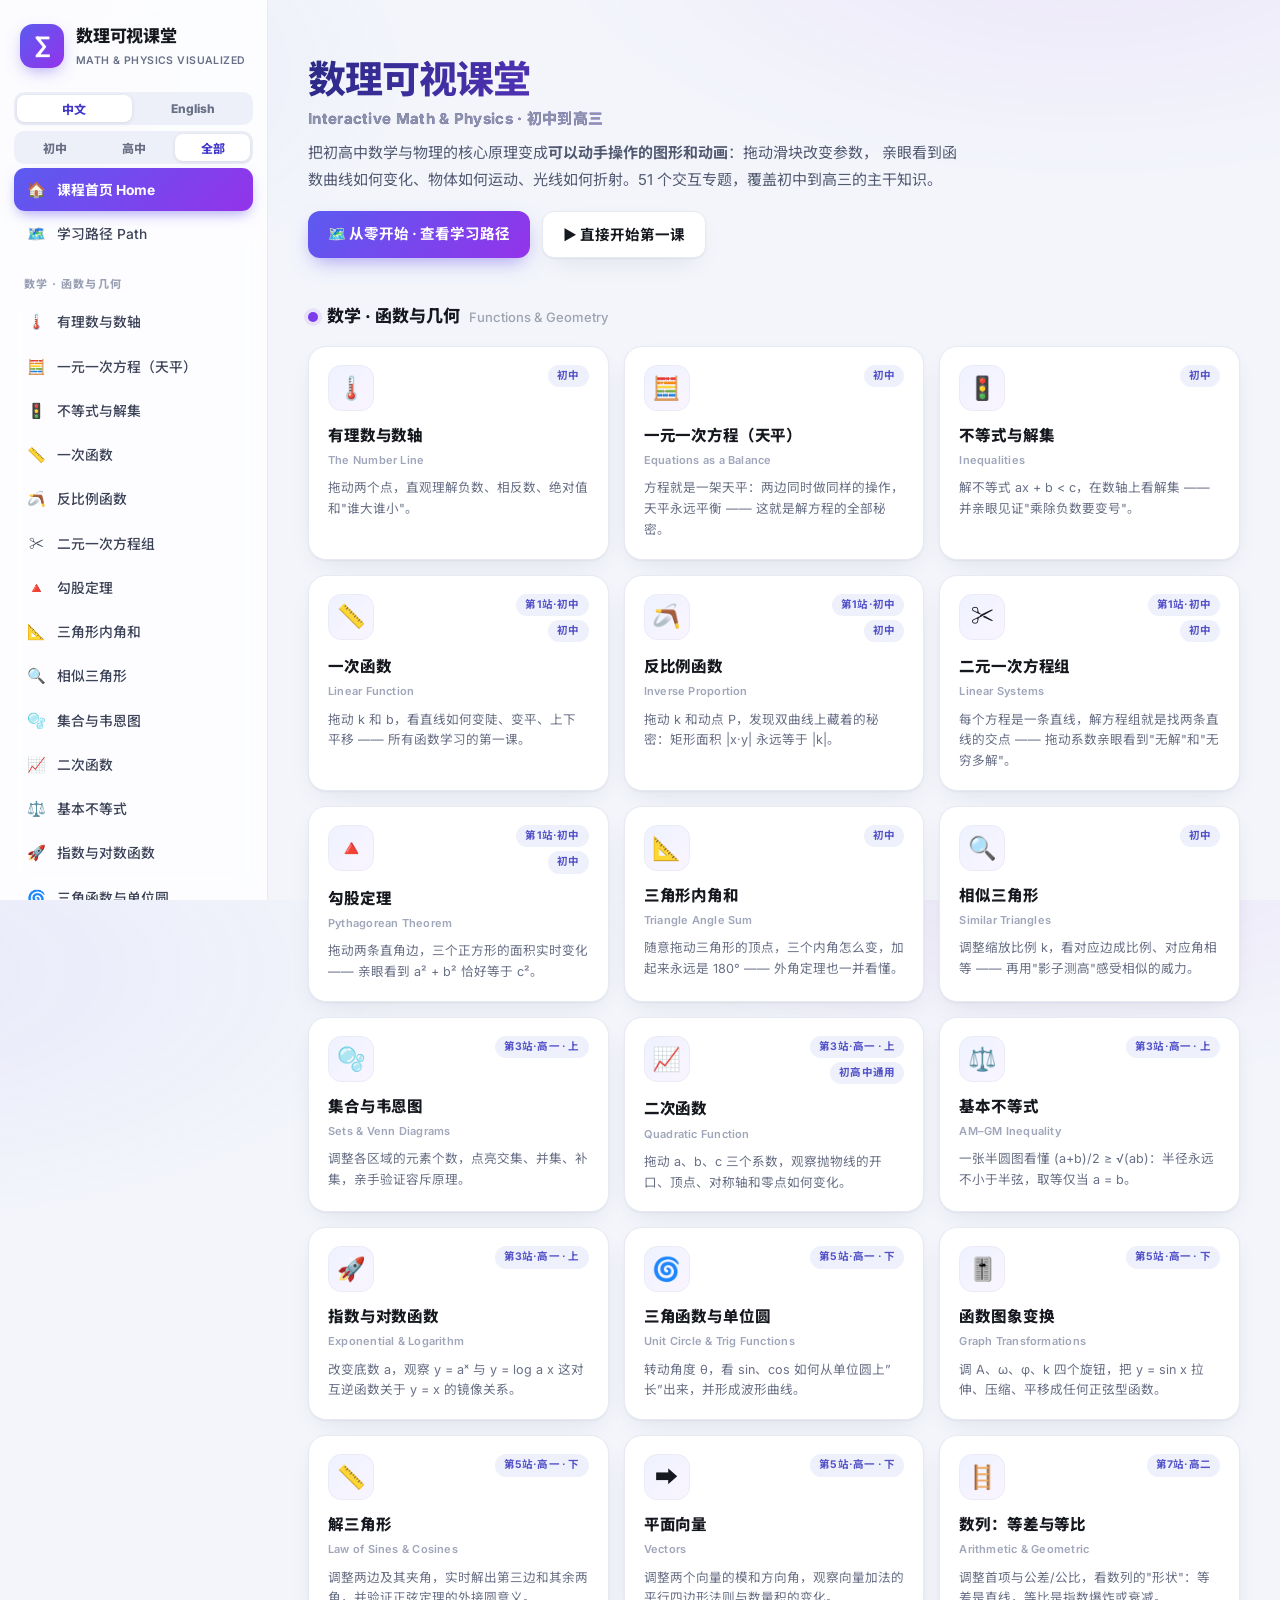
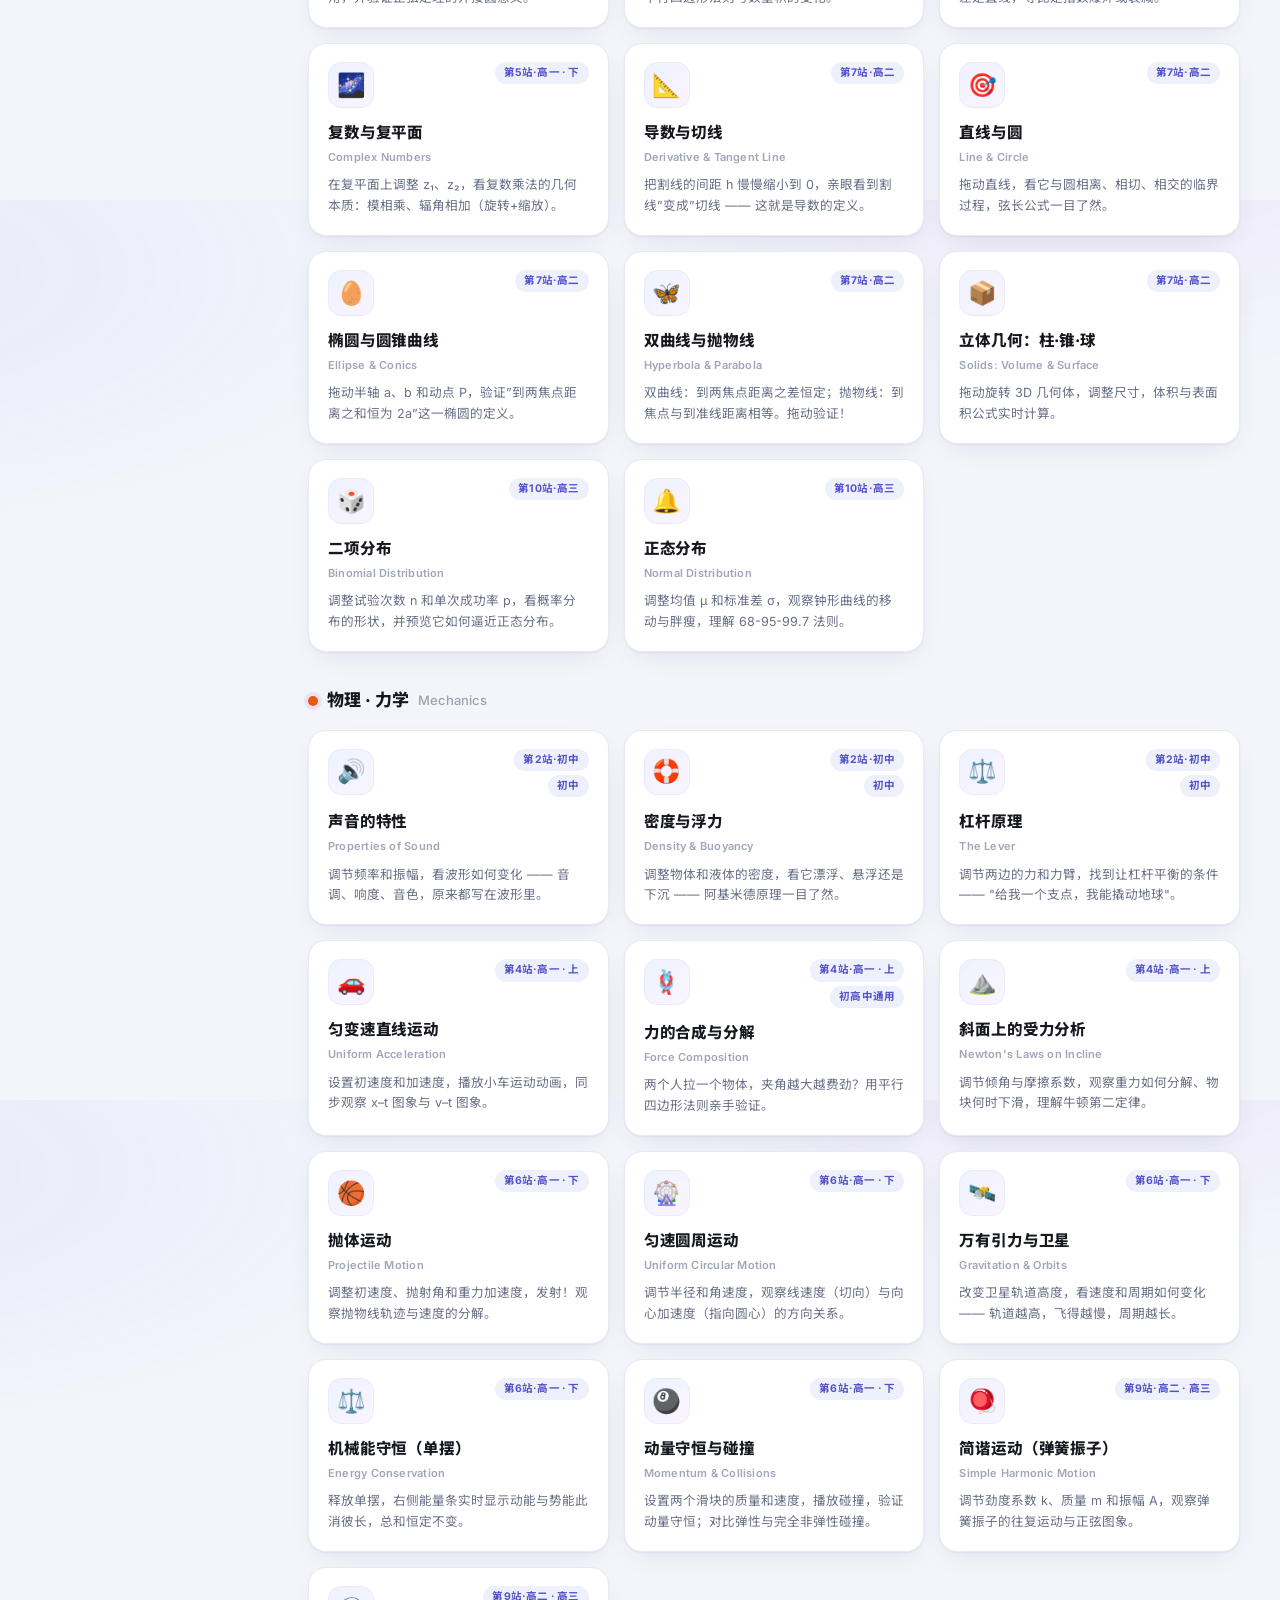
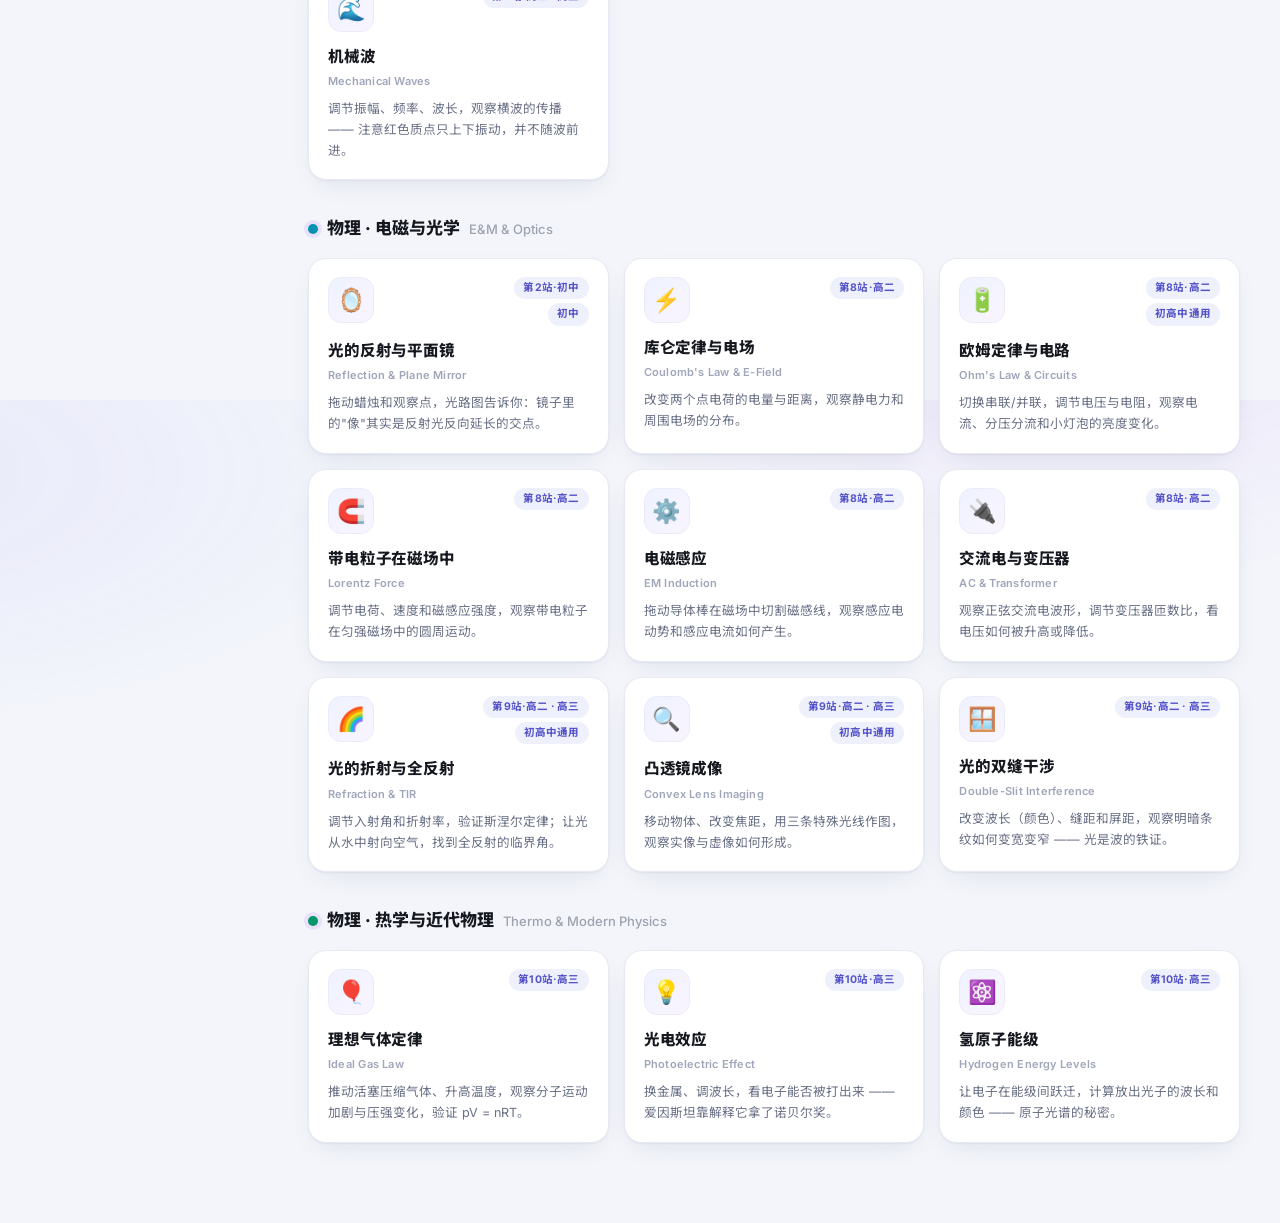
==== commit c98d12eb: "初中扩容批次A：有理数数轴/一元一次方程天平/不等式/三角形内角和/相似三角形（+二次函数标通用） Co-Authored-By: Claude Fable 5 <noreply@anthropic." ====
--- a/index.html
+++ b/index.html
@@ -31,10 +31,15 @@
 
 <script src="js/utils.js"></script>
 <!-- 数学 · 函数与几何（初中） -->
+<script src="js/topics/math-numberline.js"></script>
+<script src="js/topics/math-equation1.js"></script>
+<script src="js/topics/math-inequality.js"></script>
 <script src="js/topics/math-linear.js"></script>
 <script src="js/topics/math-inverse.js"></script>
 <script src="js/topics/math-linsys.js"></script>
 <script src="js/topics/math-pythagoras.js"></script>
+<script src="js/topics/math-triangles.js"></script>
+<script src="js/topics/math-similar.js"></script>
 <!-- 数学 · 函数与几何 -->
 <script src="js/topics/math-sets.js"></script>
 <script src="js/topics/math-quadratic.js"></script>
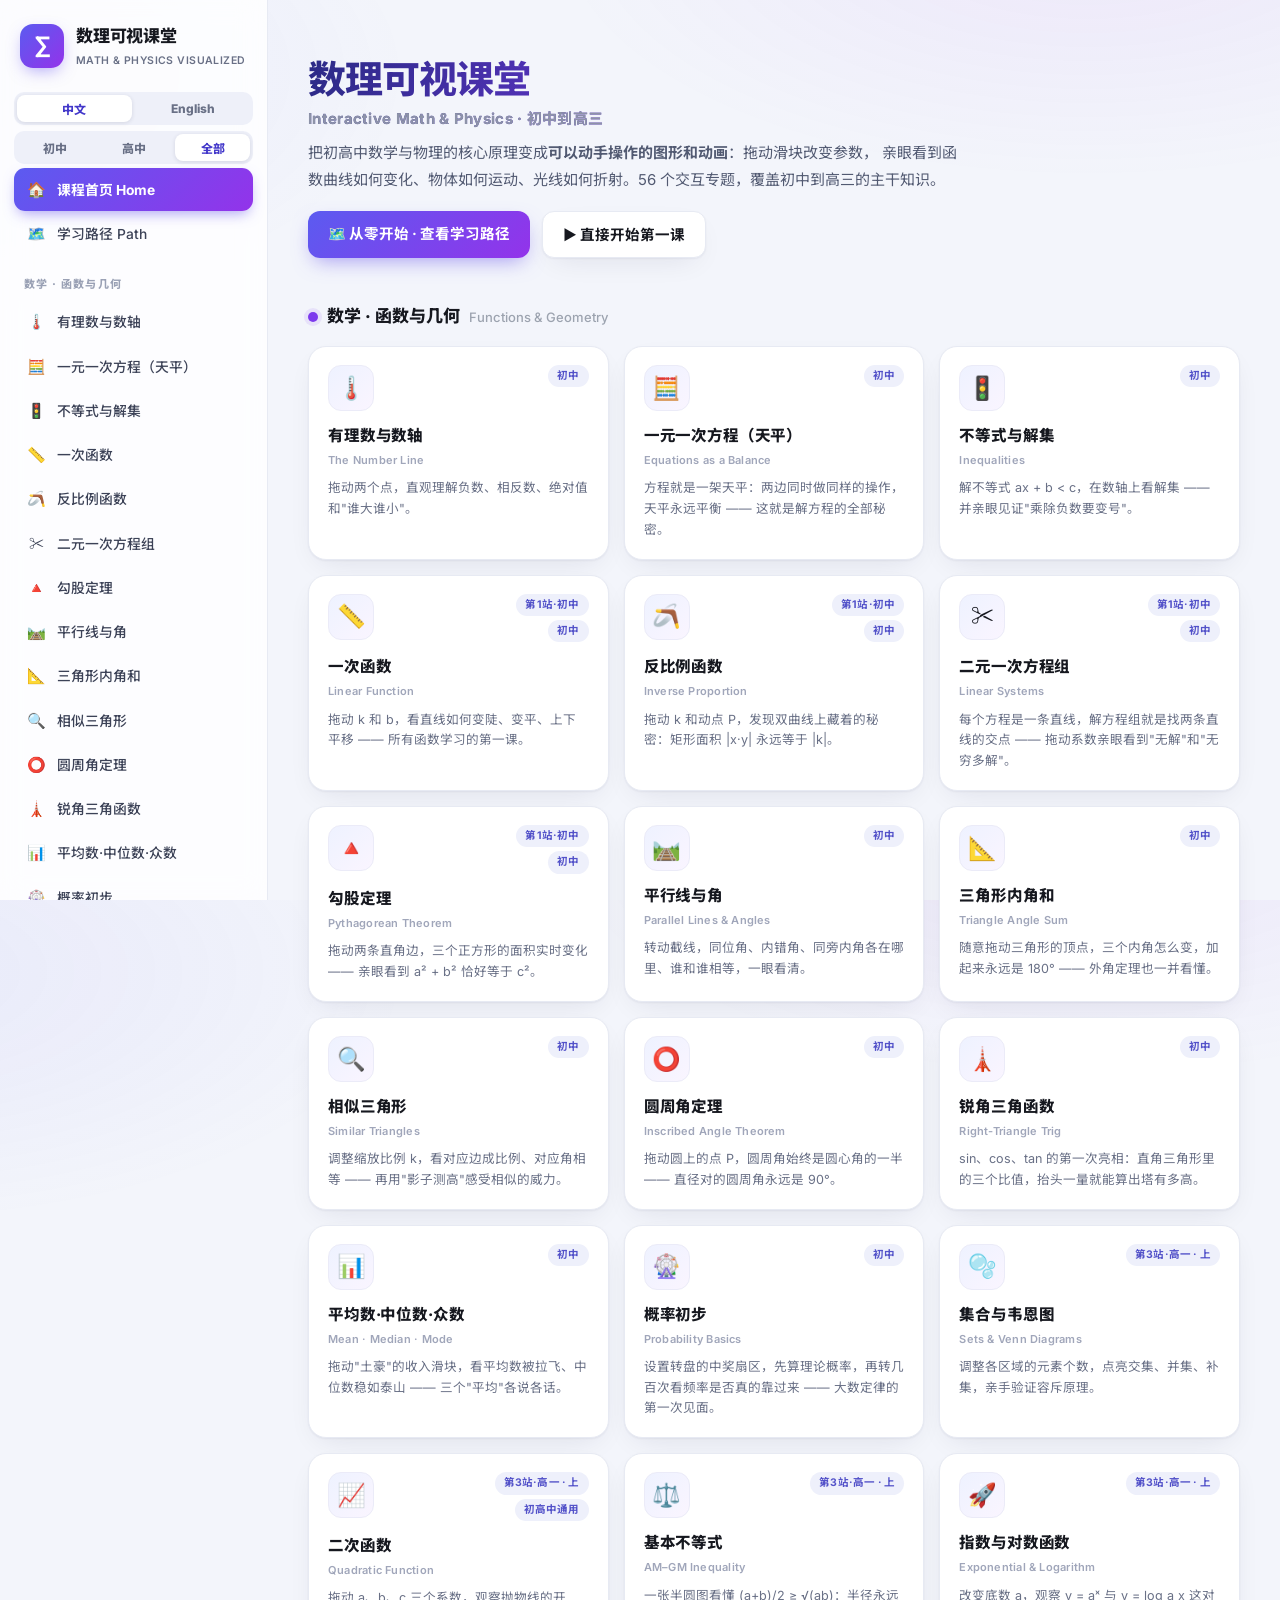
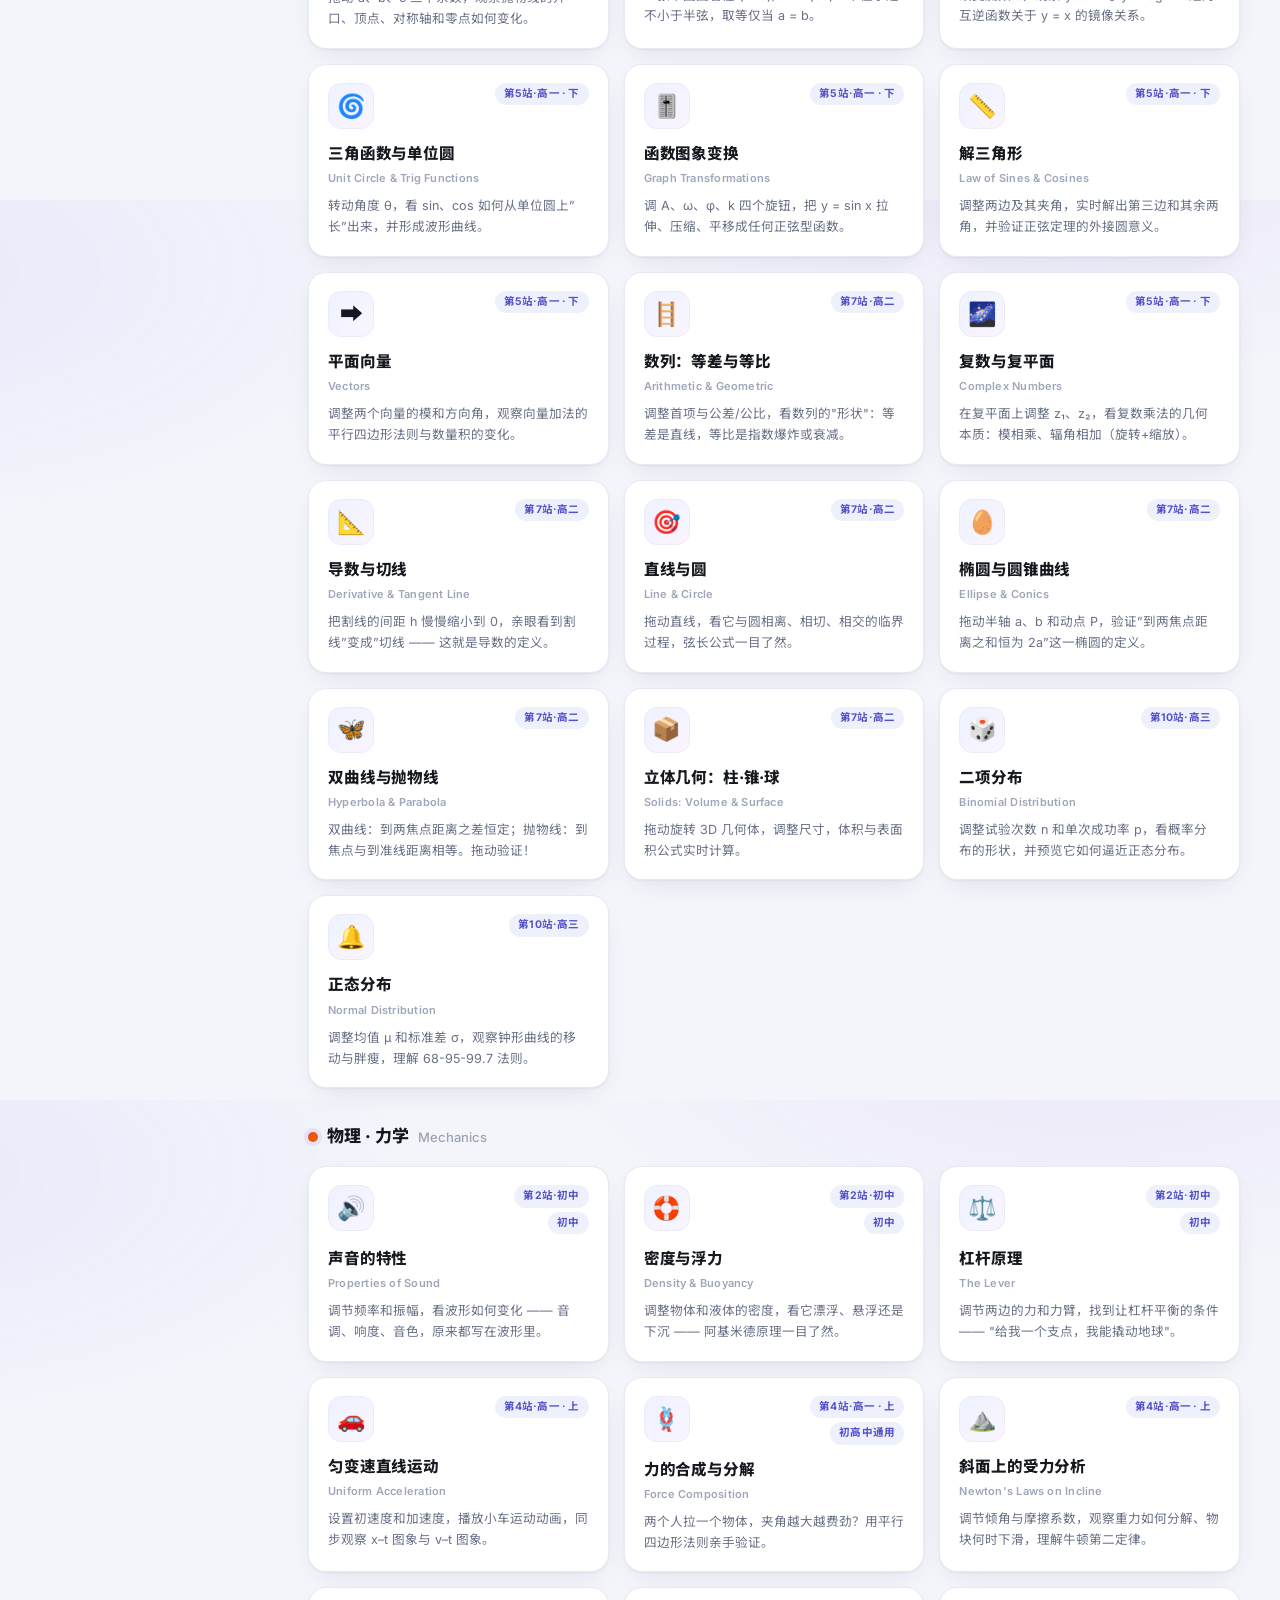
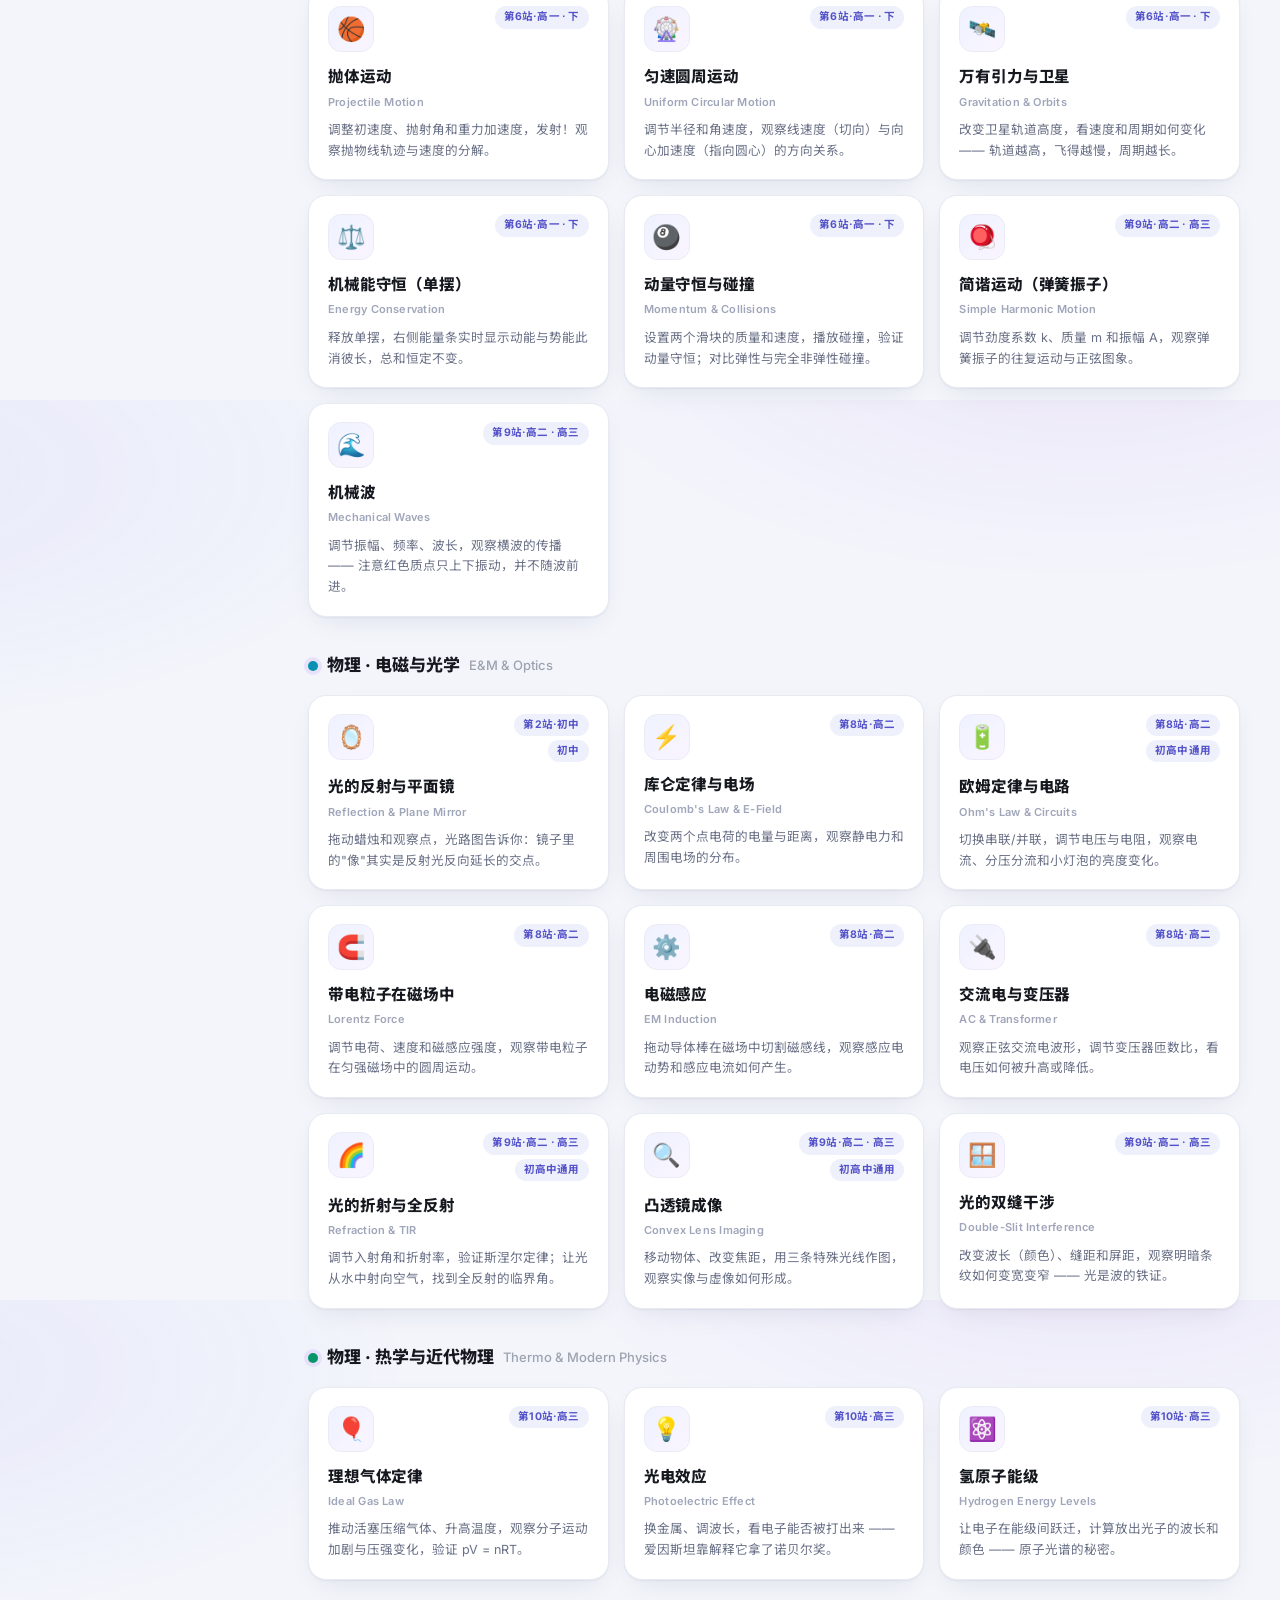
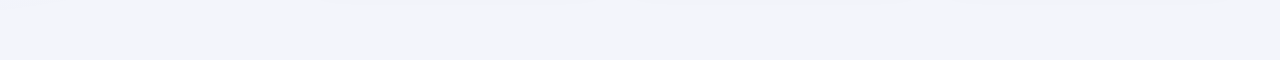
==== commit e73f375e: "初中扩容批次B：平行线与角/圆周角定理/锐角三角函数/统计三数/概率转盘模拟 Co-Authored-By: Claude Fable 5 <noreply@anthropic.com>" ====
--- a/index.html
+++ b/index.html
@@ -38,8 +38,13 @@
 <script src="js/topics/math-inverse.js"></script>
 <script src="js/topics/math-linsys.js"></script>
 <script src="js/topics/math-pythagoras.js"></script>
+<script src="js/topics/math-parallel.js"></script>
 <script src="js/topics/math-triangles.js"></script>
 <script src="js/topics/math-similar.js"></script>
+<script src="js/topics/math-circleangle.js"></script>
+<script src="js/topics/math-righttrig.js"></script>
+<script src="js/topics/math-stats.js"></script>
+<script src="js/topics/math-probability.js"></script>
 <!-- 数学 · 函数与几何 -->
 <script src="js/topics/math-sets.js"></script>
 <script src="js/topics/math-quadratic.js"></script>
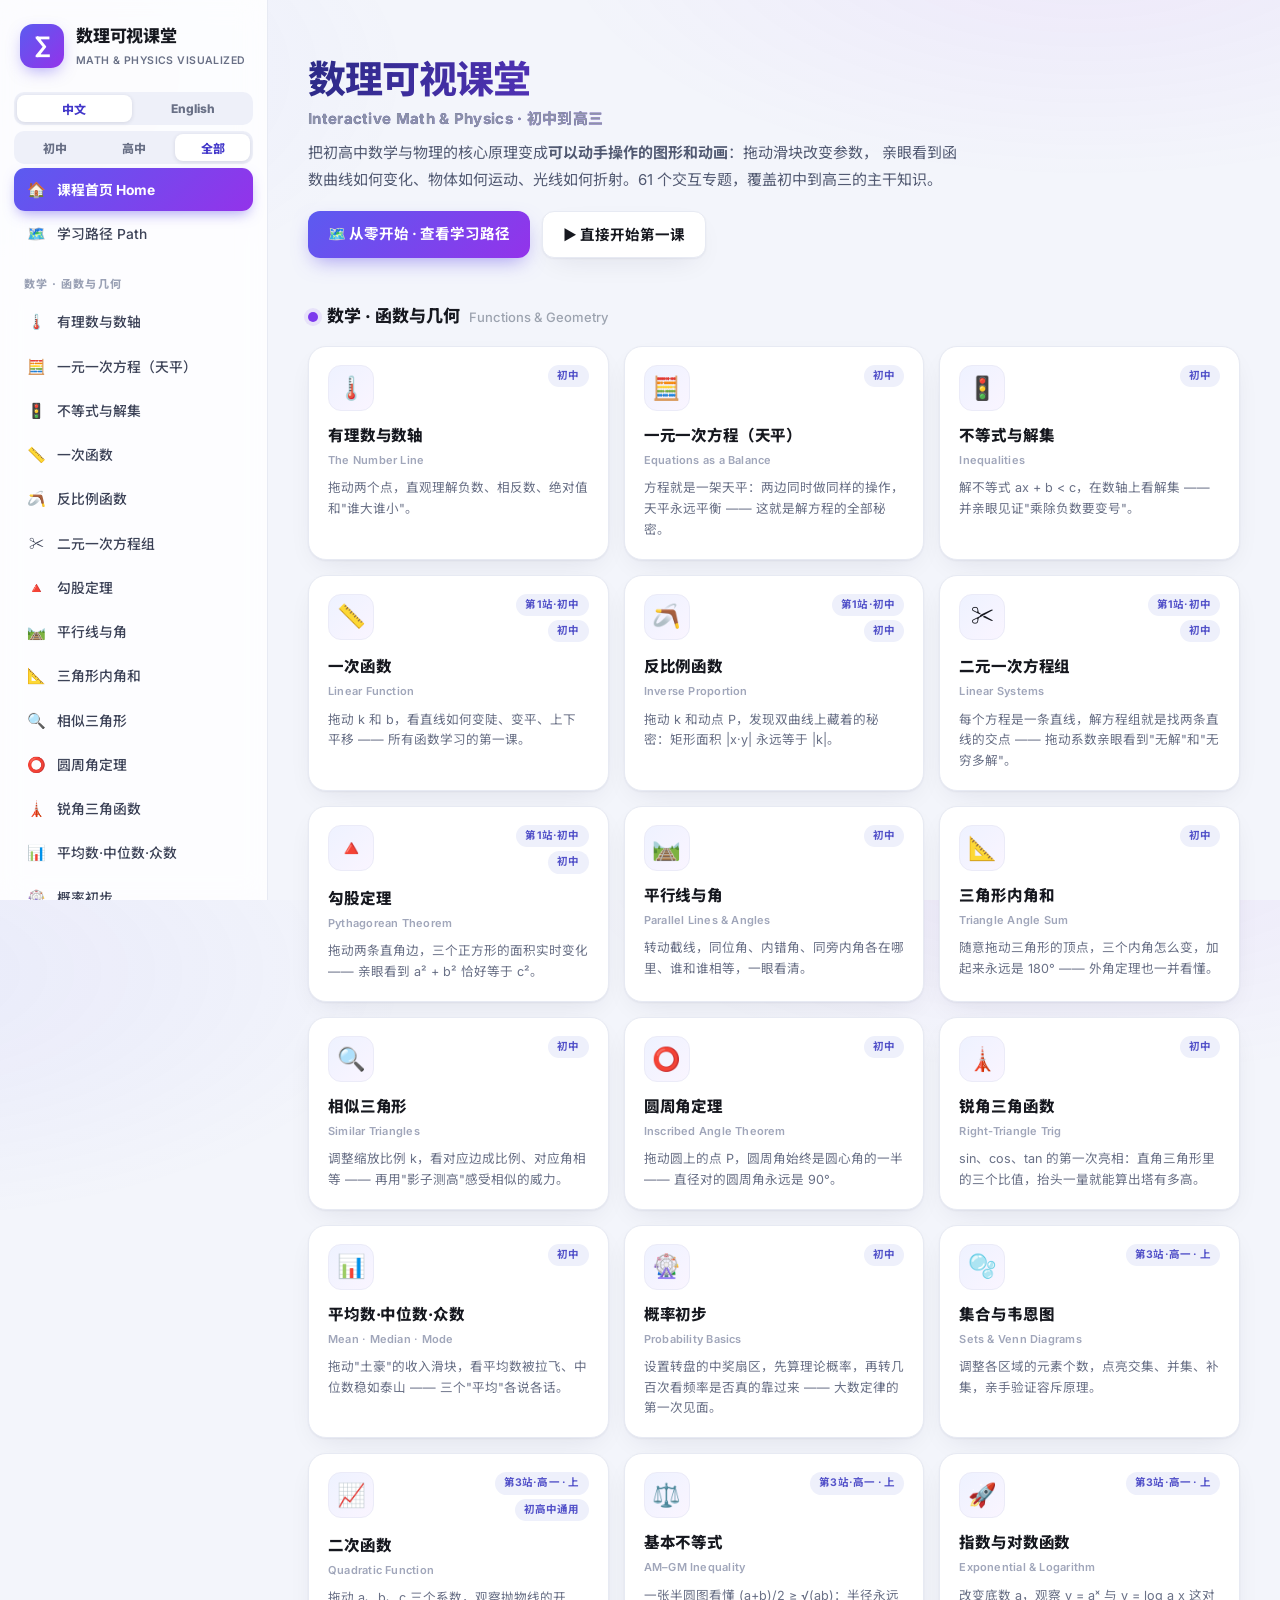
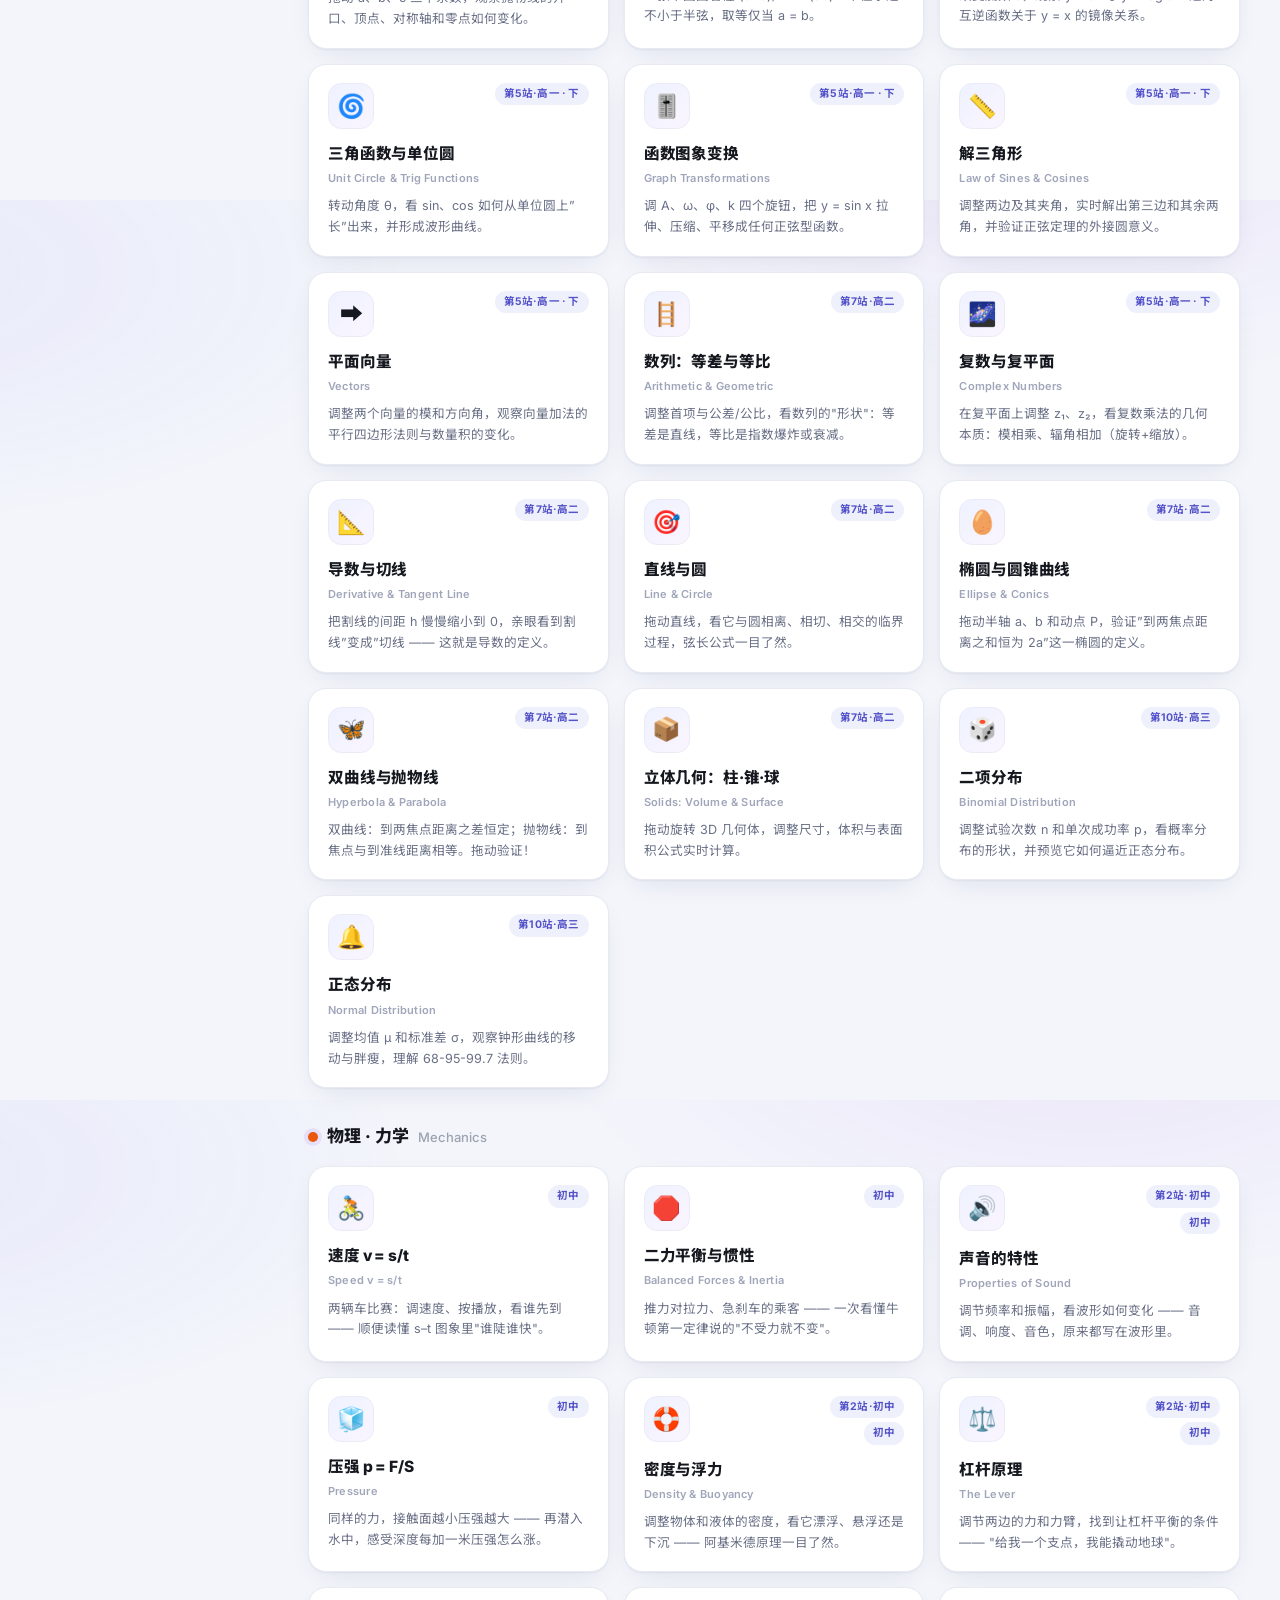
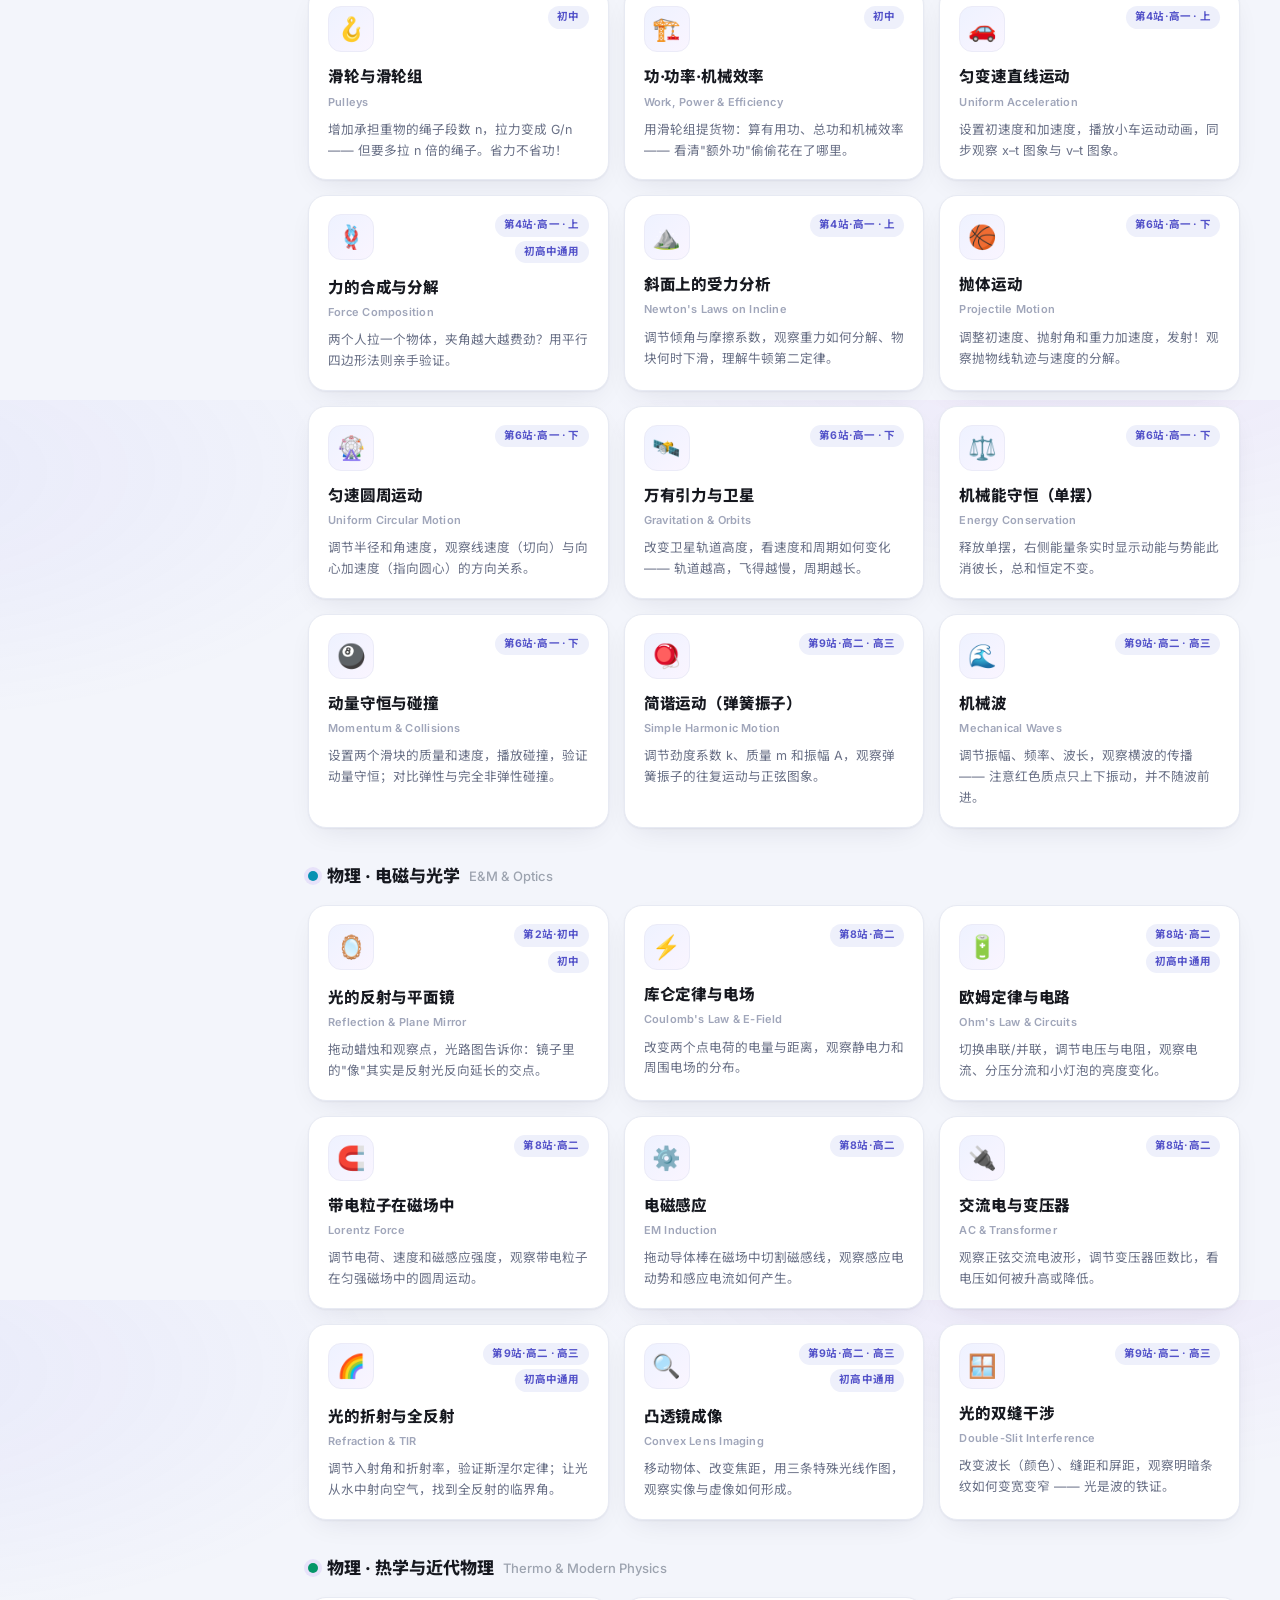
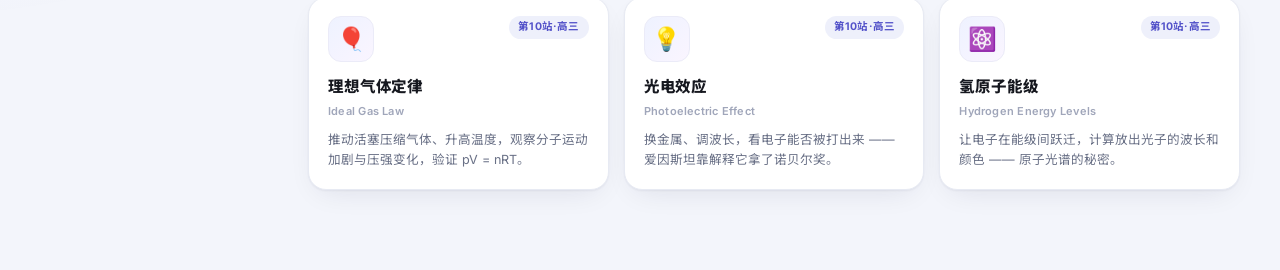
==== commit 1d165761: "初中扩容批次C：速度与s-t图象/二力平衡与惯性/压强(固+液)/滑轮组/功与机械效率 Co-Authored-By: Claude Fable 5 <noreply@anthropic.com>" ====
--- a/index.html
+++ b/index.html
@@ -64,9 +64,14 @@
 <script src="js/topics/math-binomial.js"></script>
 <script src="js/topics/math-normal.js"></script>
 <!-- 物理 · 力学（初中） -->
+<script src="js/topics/phys-speed.js"></script>
+<script src="js/topics/phys-inertia.js"></script>
 <script src="js/topics/phys-sound.js"></script>
+<script src="js/topics/phys-pressure.js"></script>
 <script src="js/topics/phys-buoyancy.js"></script>
 <script src="js/topics/phys-lever.js"></script>
+<script src="js/topics/phys-pulley.js"></script>
+<script src="js/topics/phys-workjr.js"></script>
 <!-- 物理 · 力学 -->
 <script src="js/topics/phys-kinematics.js"></script>
 <script src="js/topics/phys-forces.js"></script>
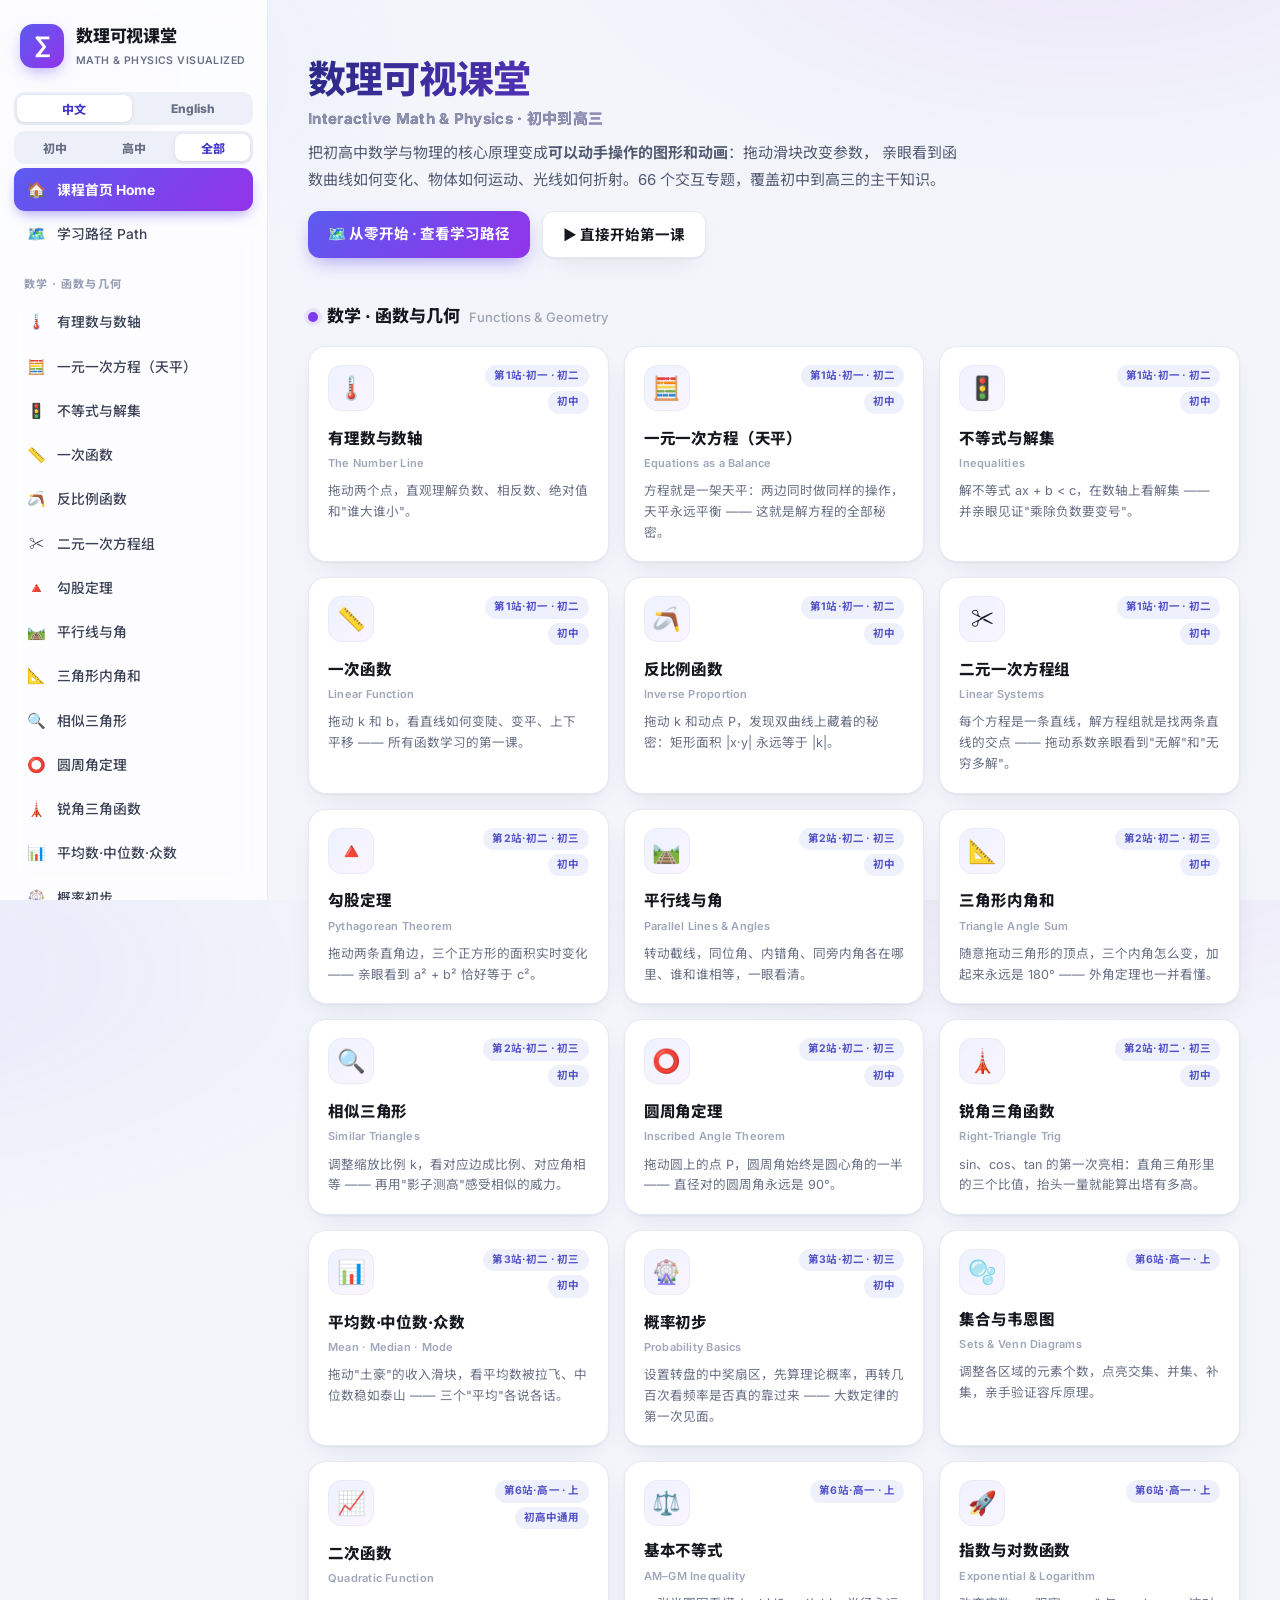
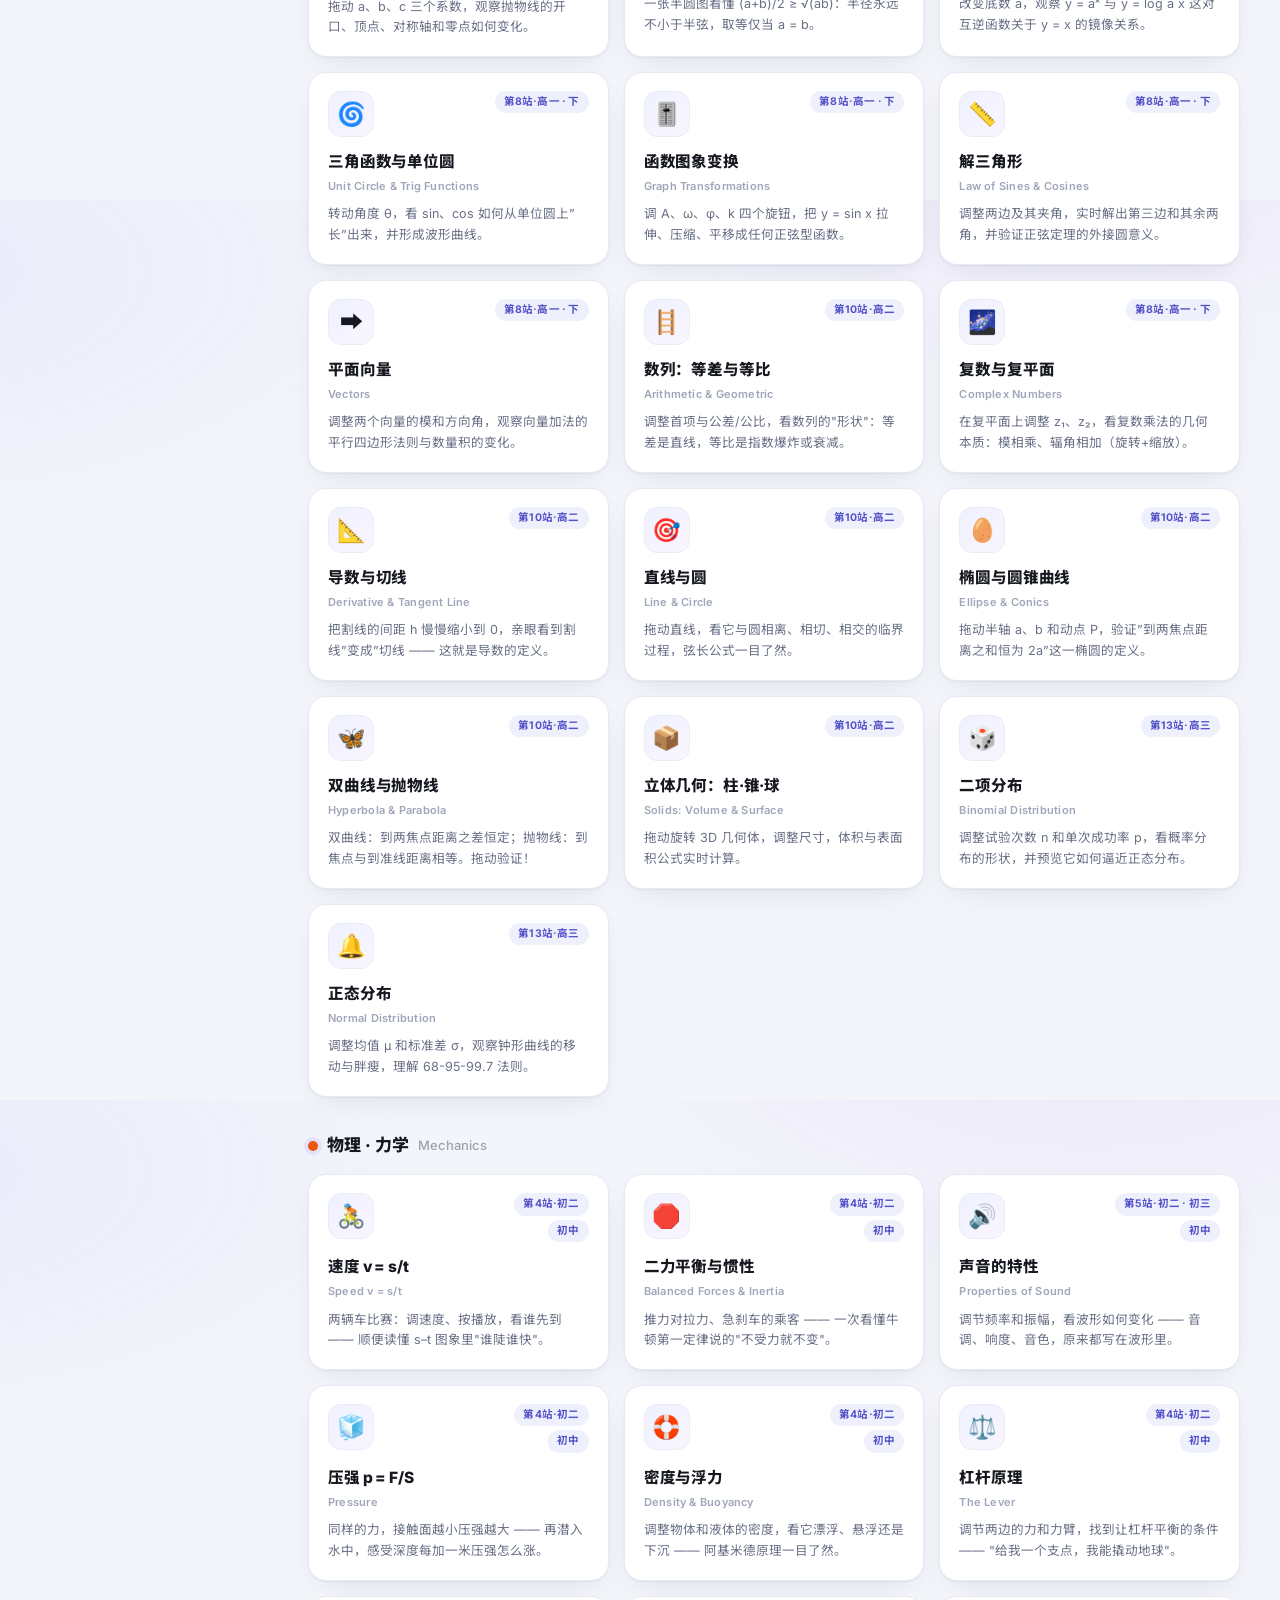
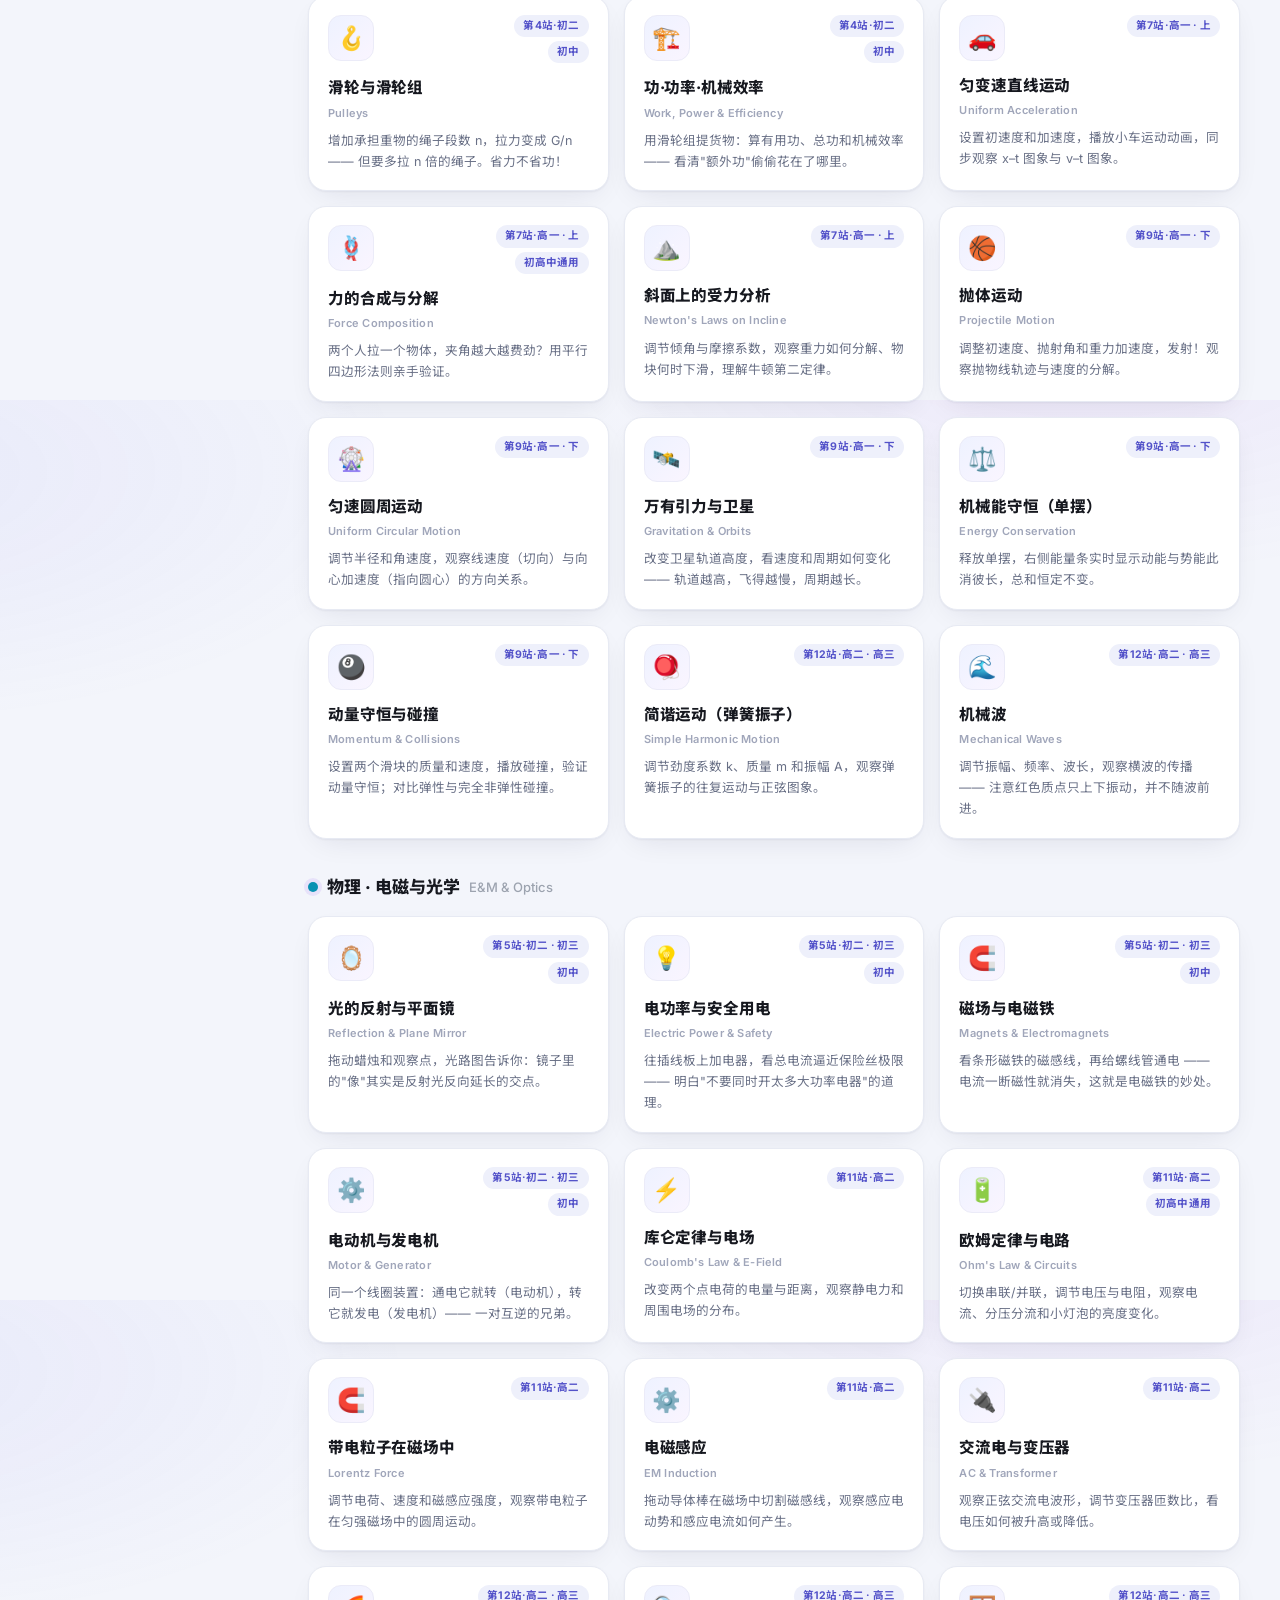
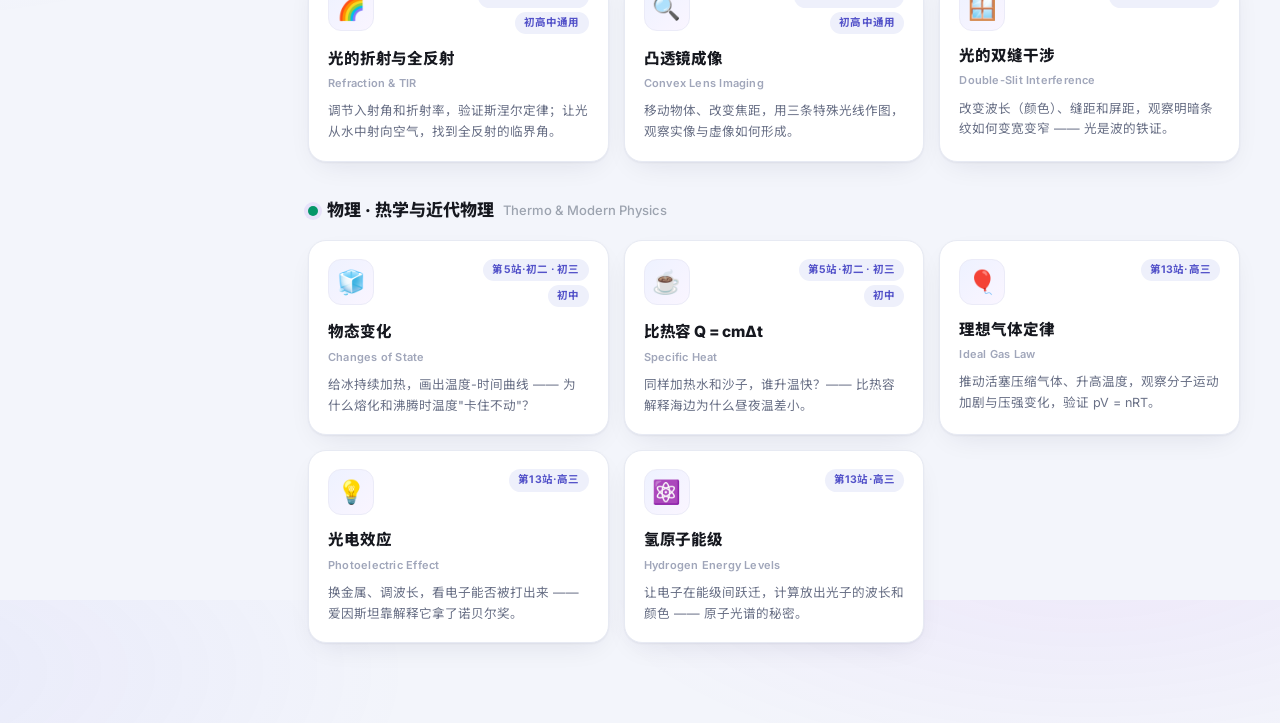
==== commit 97d542a3: "初中扩容批次D+路径重构：物态变化/比热容/电功率/电磁铁/电动机；初中路径扩为5站（全站66专题，初中主干完整覆盖） - 学习路径 13 站：初中数学Ⅰ数与代数(6)/Ⅱ几何直观(6)/Ⅲ数据与概率" ====
--- a/index.html
+++ b/index.html
@@ -85,6 +85,9 @@
 <script src="js/topics/phys-wave.js"></script>
 <!-- 物理 · 电磁与光学（初中） -->
 <script src="js/topics/phys-mirror.js"></script>
+<script src="js/topics/phys-epower.js"></script>
+<script src="js/topics/phys-magnet.js"></script>
+<script src="js/topics/phys-motor.js"></script>
 <!-- 物理 · 电磁与光学 -->
 <script src="js/topics/phys-coulomb.js"></script>
 <script src="js/topics/phys-circuit.js"></script>
@@ -95,6 +98,8 @@
 <script src="js/topics/phys-lens.js"></script>
 <script src="js/topics/phys-interference.js"></script>
 <!-- 物理 · 热学与近代物理 -->
+<script src="js/topics/phys-phase.js"></script>
+<script src="js/topics/phys-heatcap.js"></script>
 <script src="js/topics/phys-gas.js"></script>
 <script src="js/topics/phys-photoelectric.js"></script>
 <script src="js/topics/phys-bohr.js"></script>
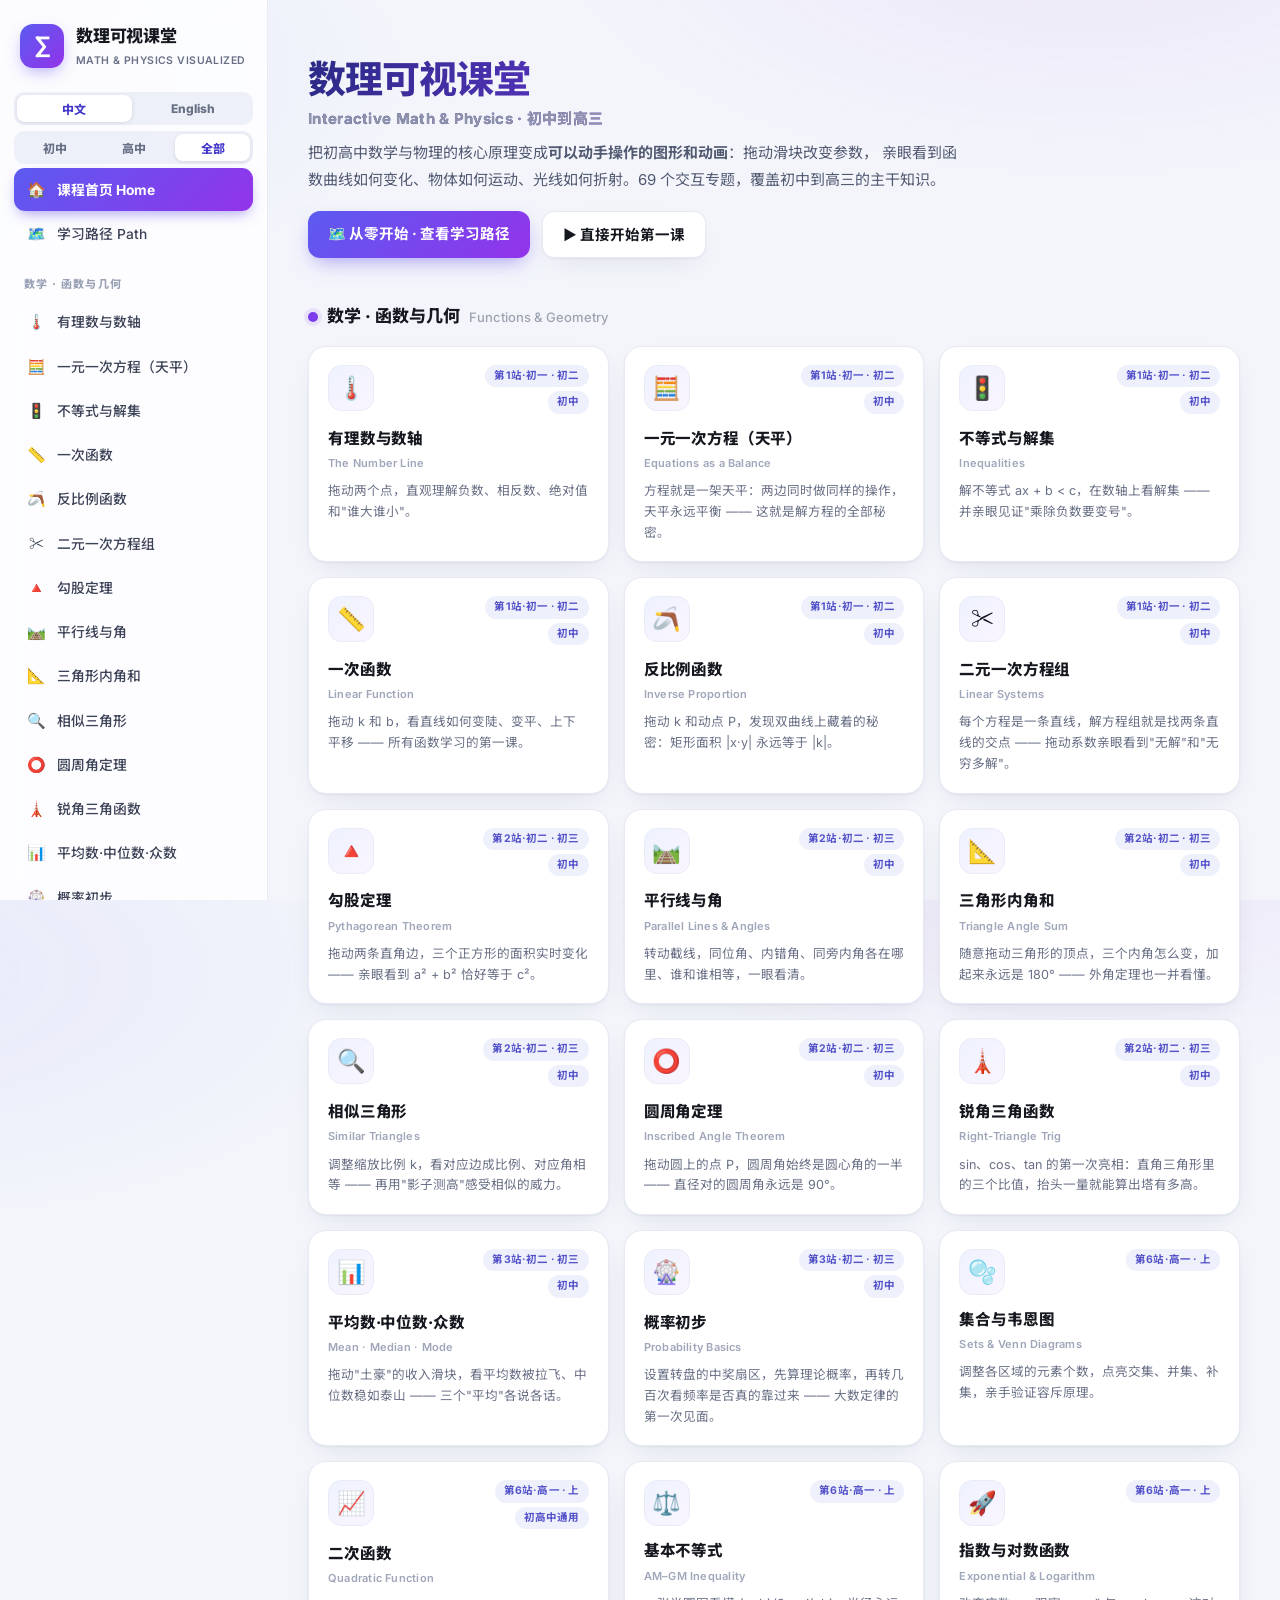
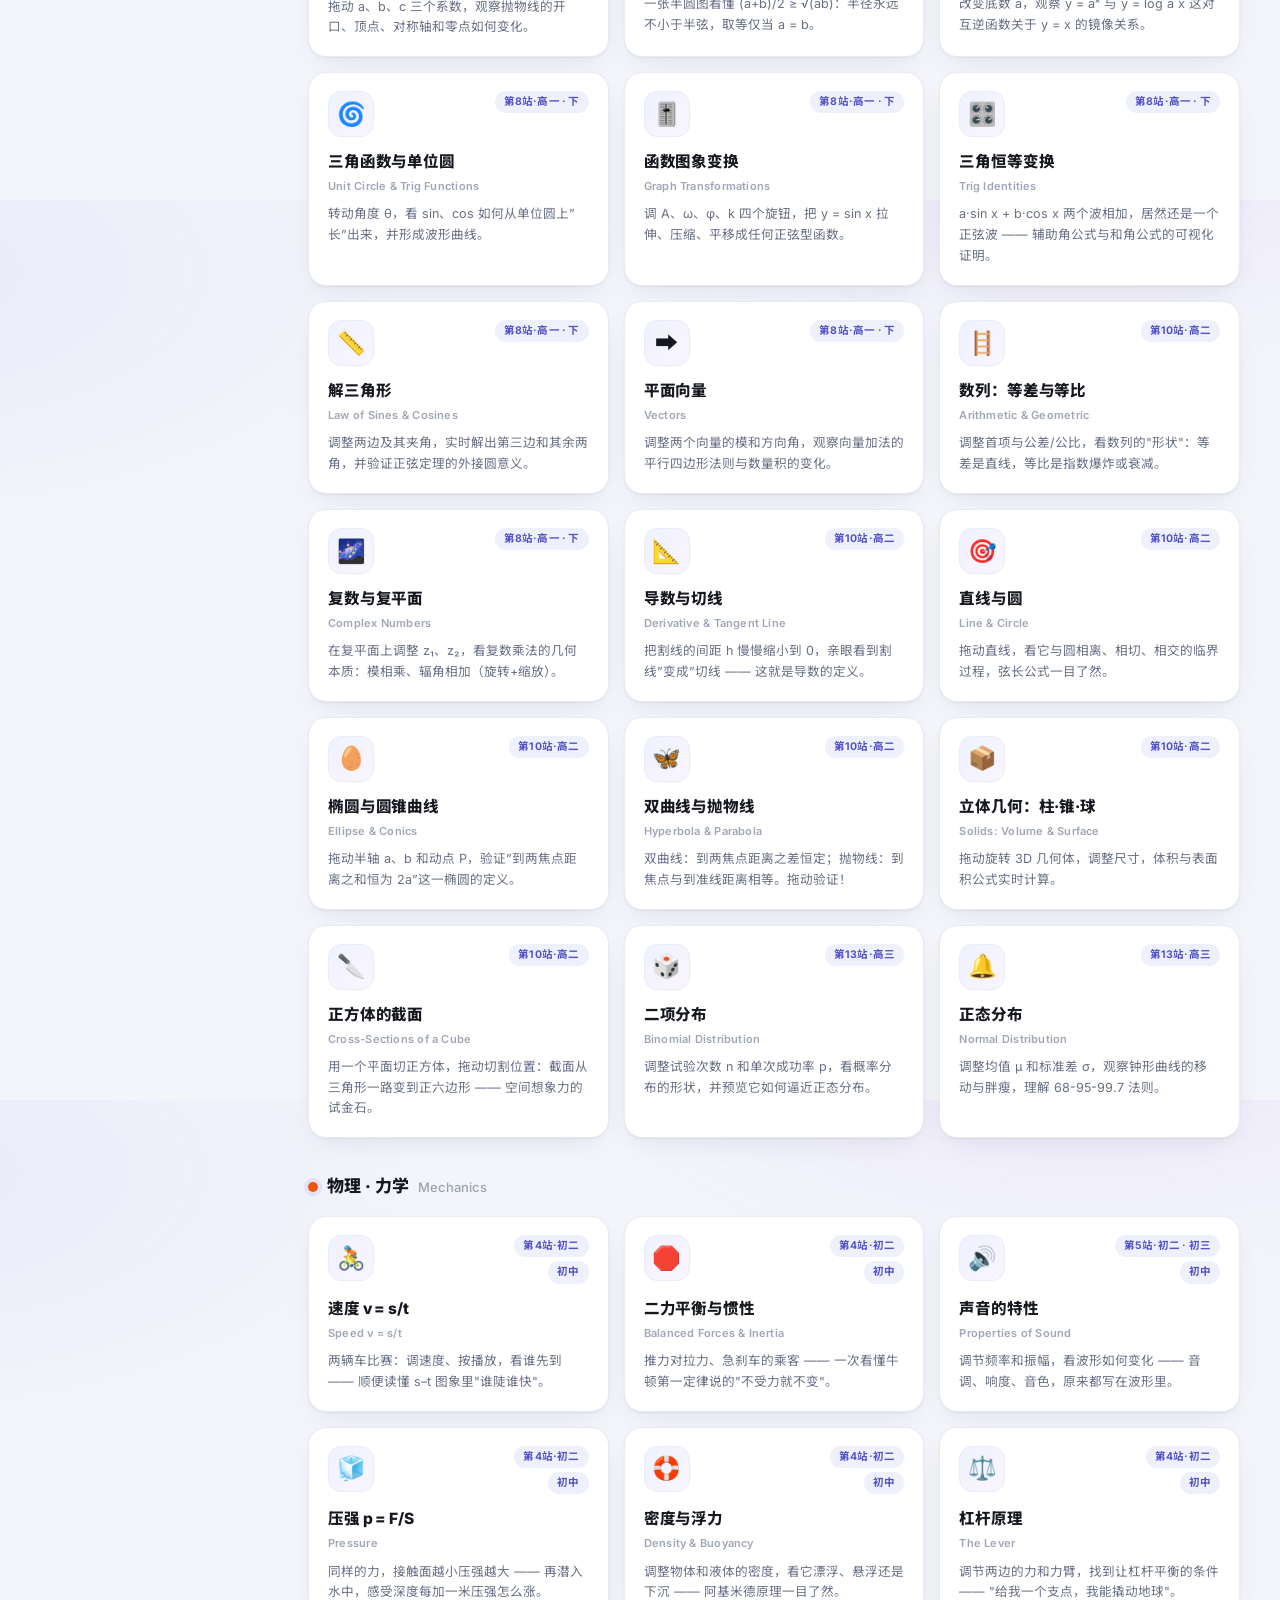
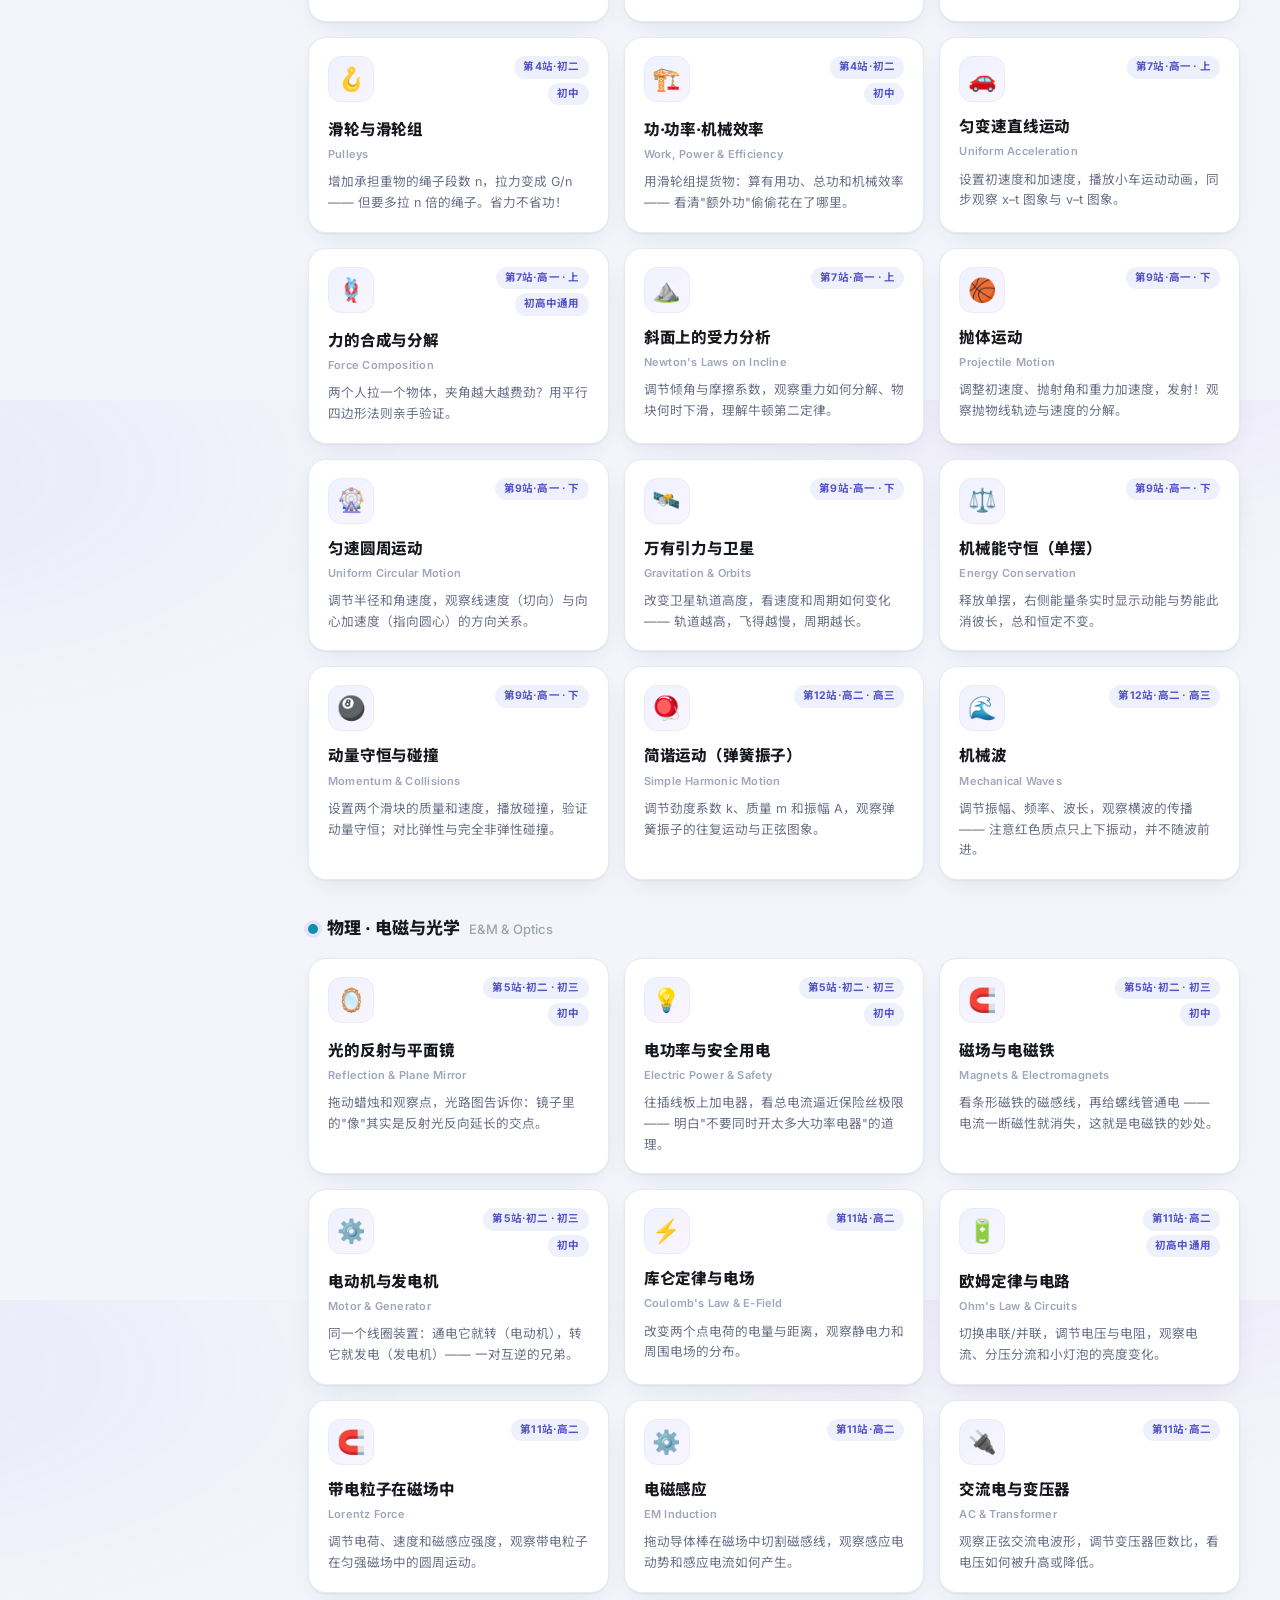
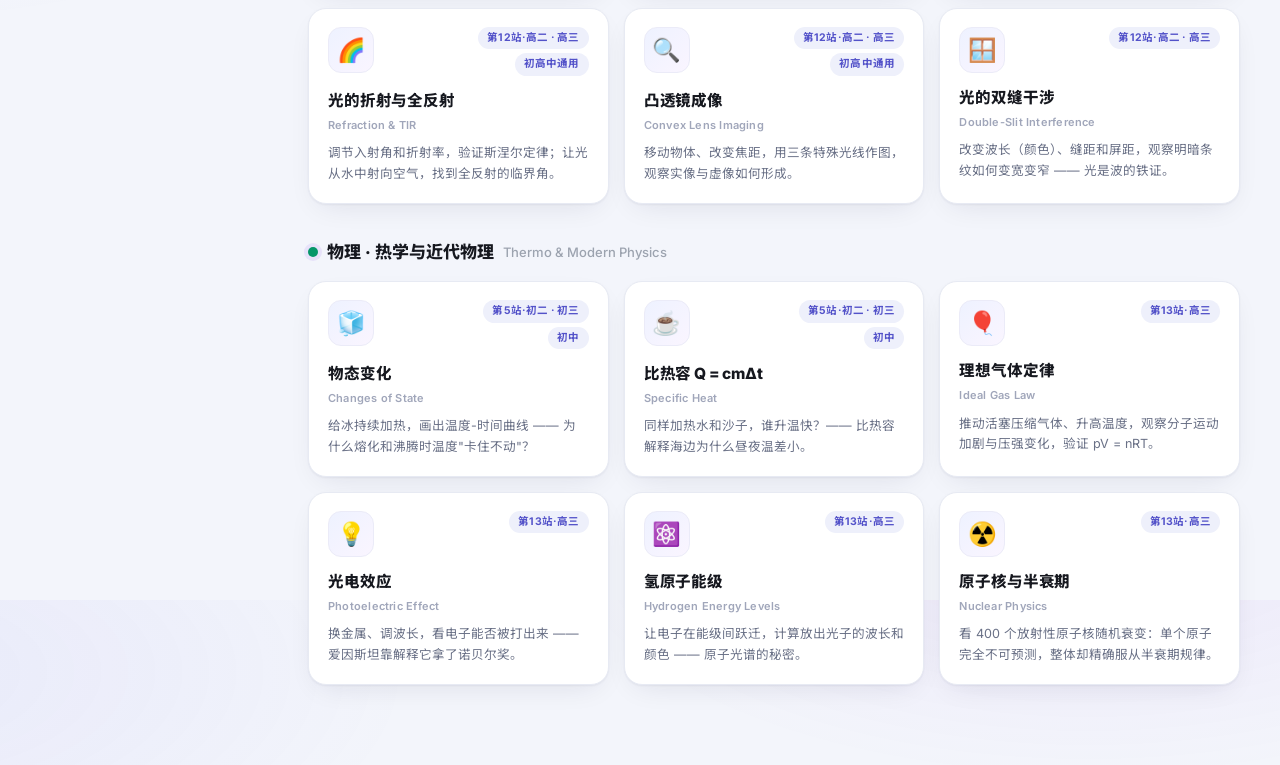
==== commit 9f1b0d7b: "高中扩展：正方体截面(3D平面求交,正六边形演示)/三角恒等变换(辅助角波形合成+和角验证)/原子核与半衰期(400核随机衰变模拟) - 全站 69 专题；路径 13 站接入新专题（trigid→三角" ====
--- a/index.html
+++ b/index.html
@@ -52,6 +52,7 @@
 <script src="js/topics/math-explog.js"></script>
 <script src="js/topics/math-trig.js"></script>
 <script src="js/topics/math-transform.js"></script>
+<script src="js/topics/math-trigid.js"></script>
 <script src="js/topics/math-triangle.js"></script>
 <script src="js/topics/math-vector.js"></script>
 <script src="js/topics/math-sequence.js"></script>
@@ -61,6 +62,7 @@
 <script src="js/topics/math-ellipse.js"></script>
 <script src="js/topics/math-conics2.js"></script>
 <script src="js/topics/math-solids.js"></script>
+<script src="js/topics/math-crosssection.js"></script>
 <script src="js/topics/math-binomial.js"></script>
 <script src="js/topics/math-normal.js"></script>
 <!-- 物理 · 力学（初中） -->
@@ -103,6 +105,7 @@
 <script src="js/topics/phys-gas.js"></script>
 <script src="js/topics/phys-photoelectric.js"></script>
 <script src="js/topics/phys-bohr.js"></script>
+<script src="js/topics/phys-nuclear.js"></script>
 <script src="js/app.js"></script>
 </body>
 </html>
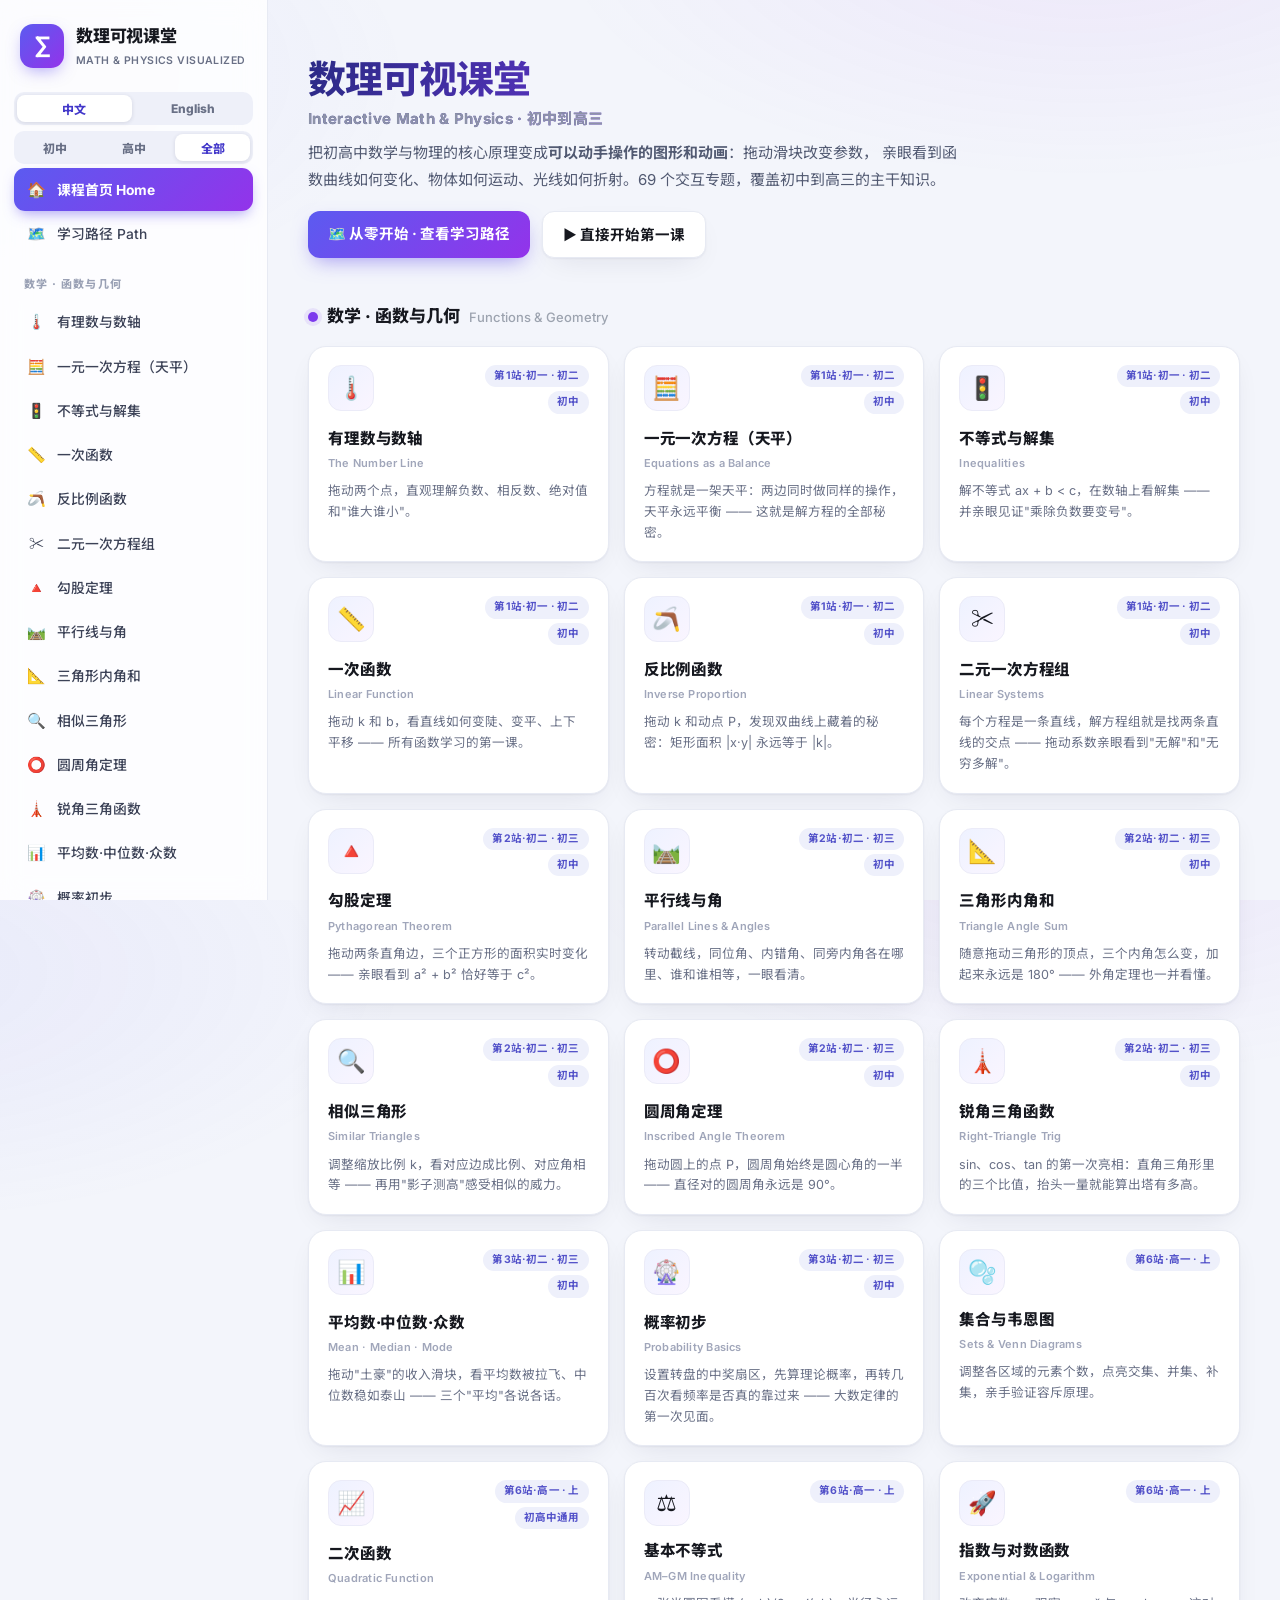
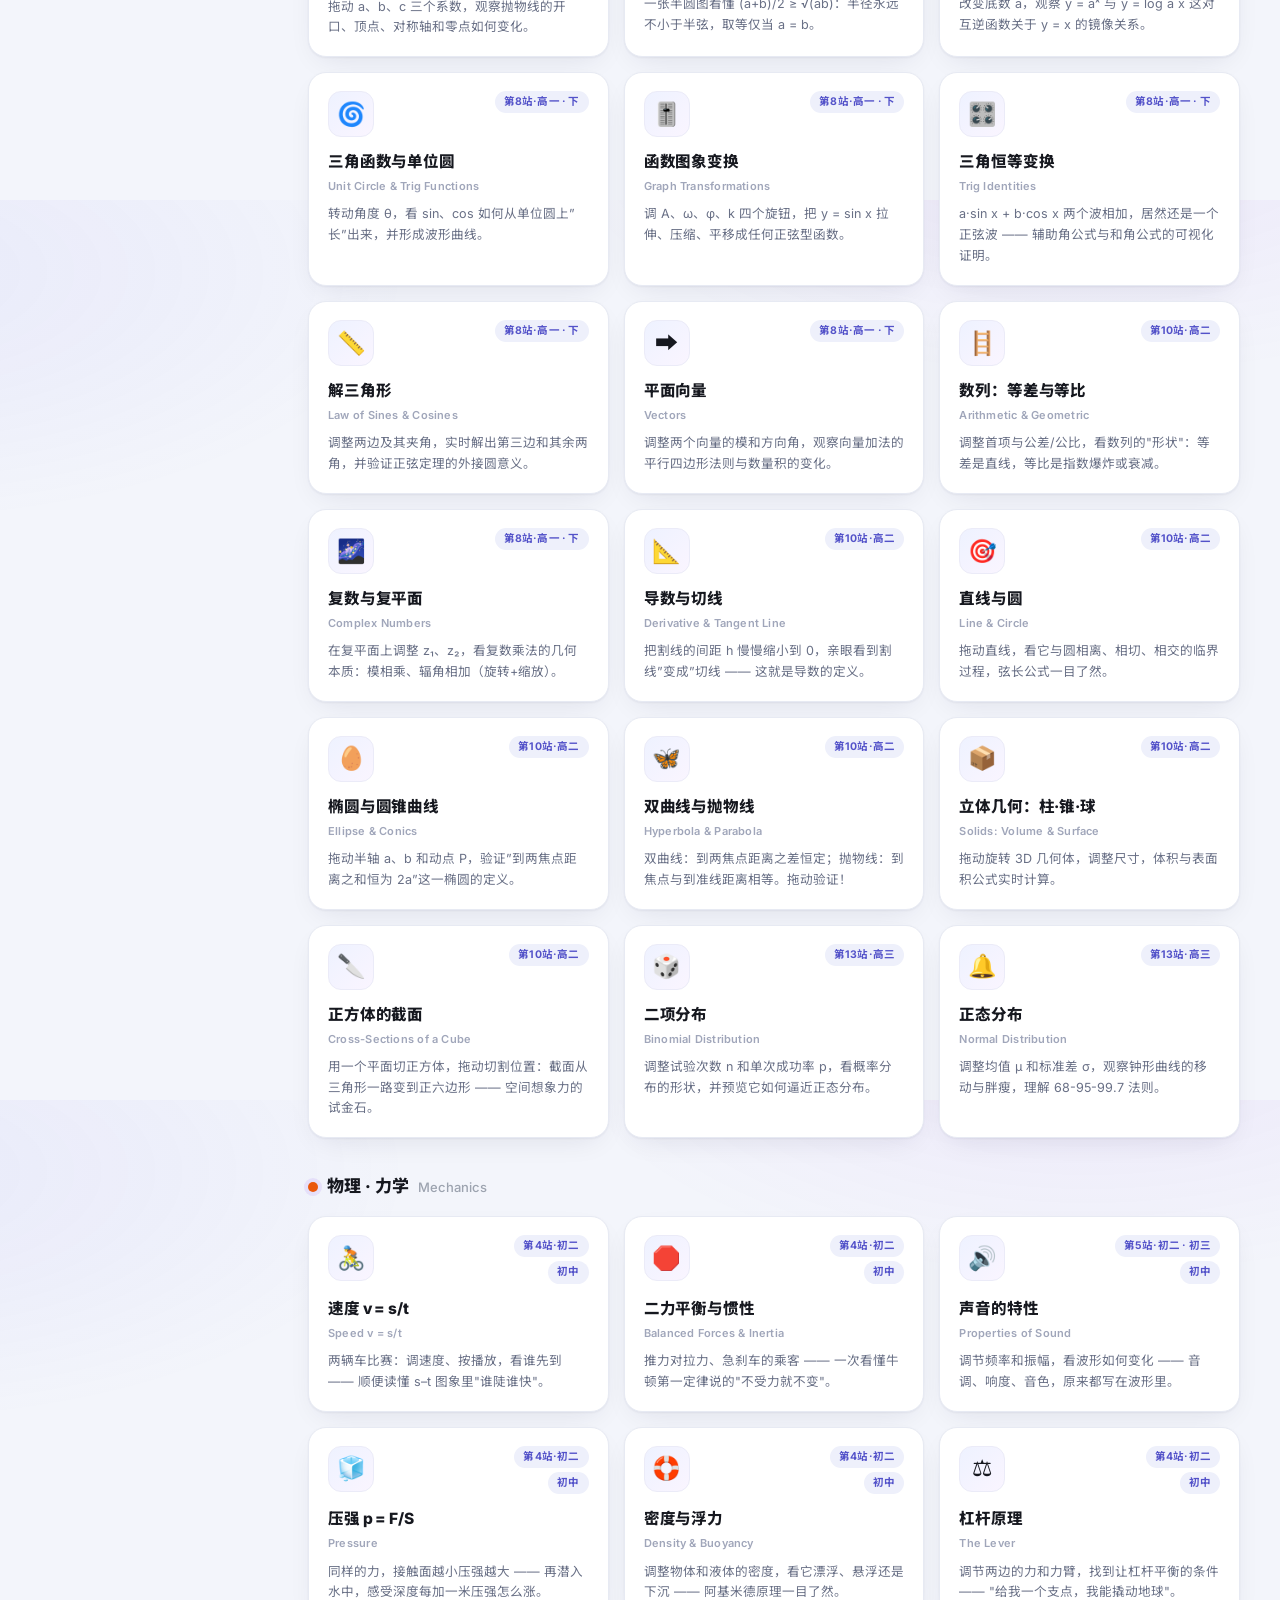
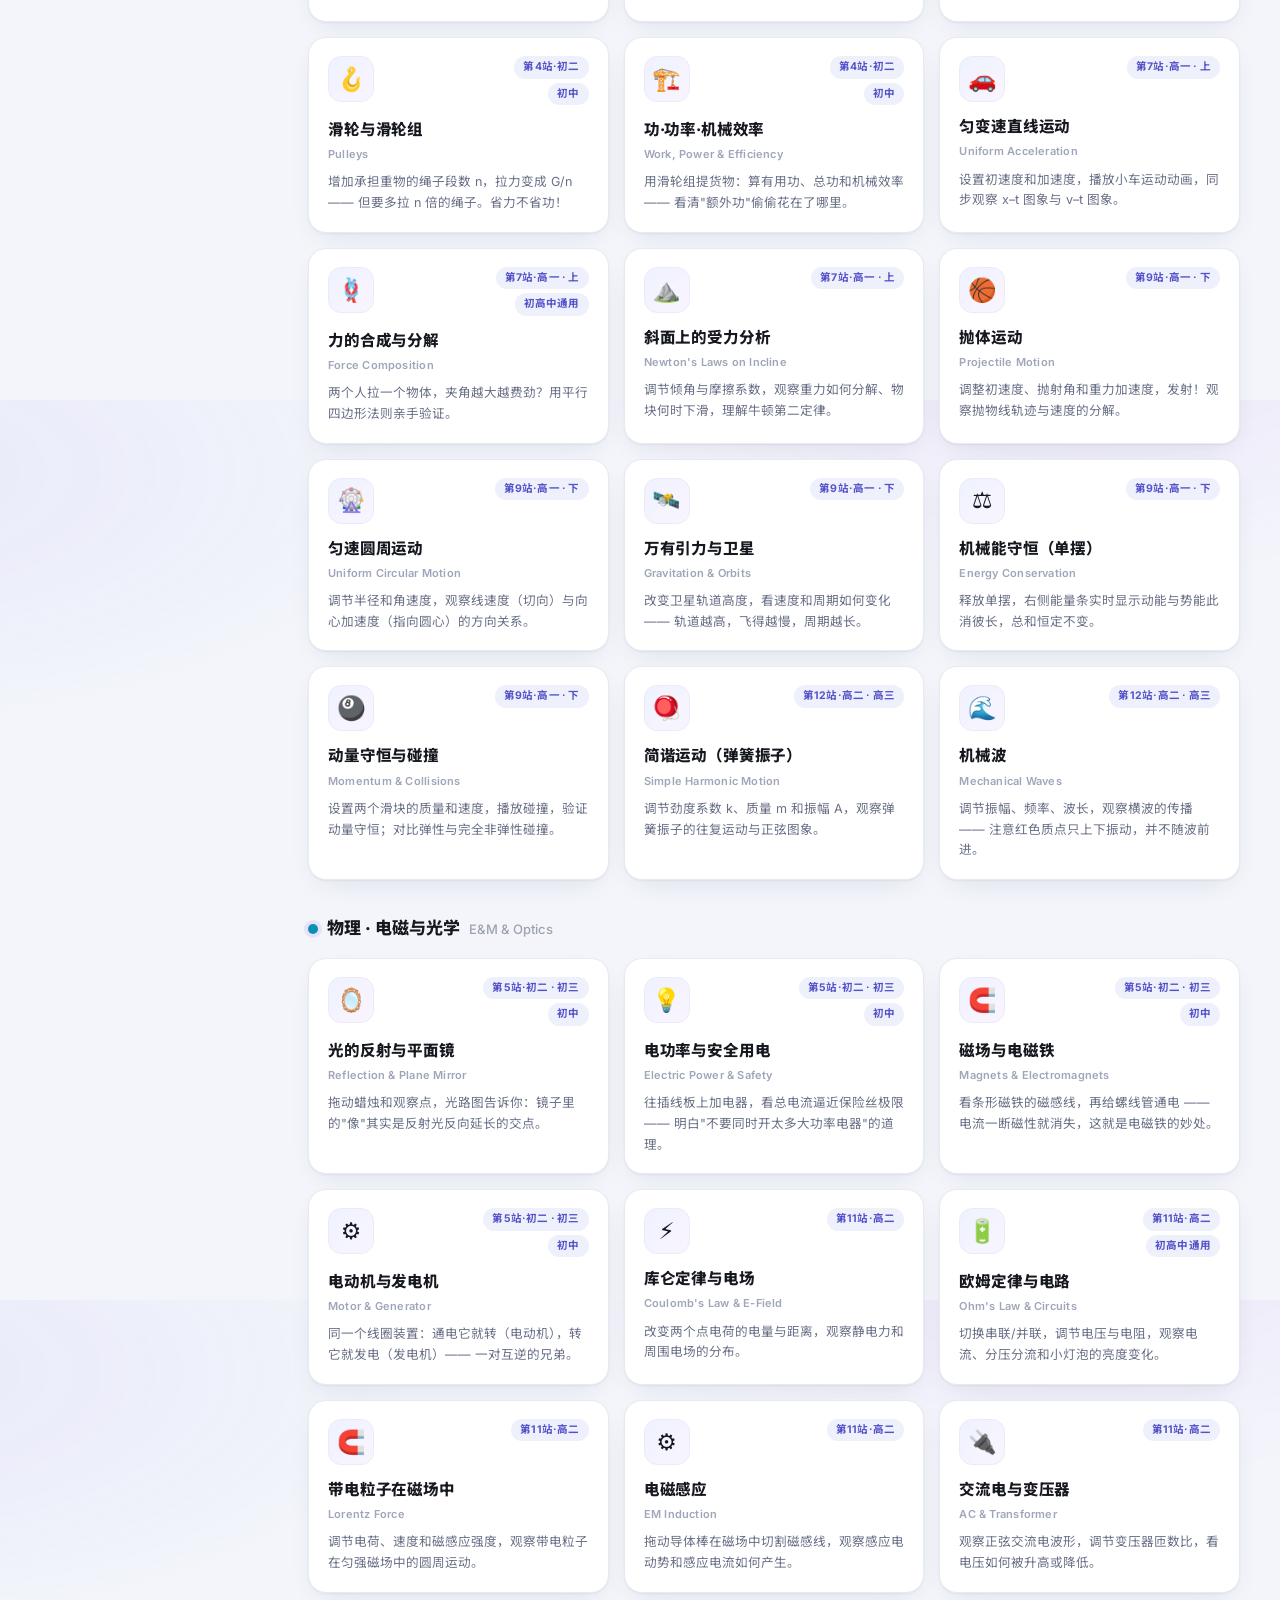
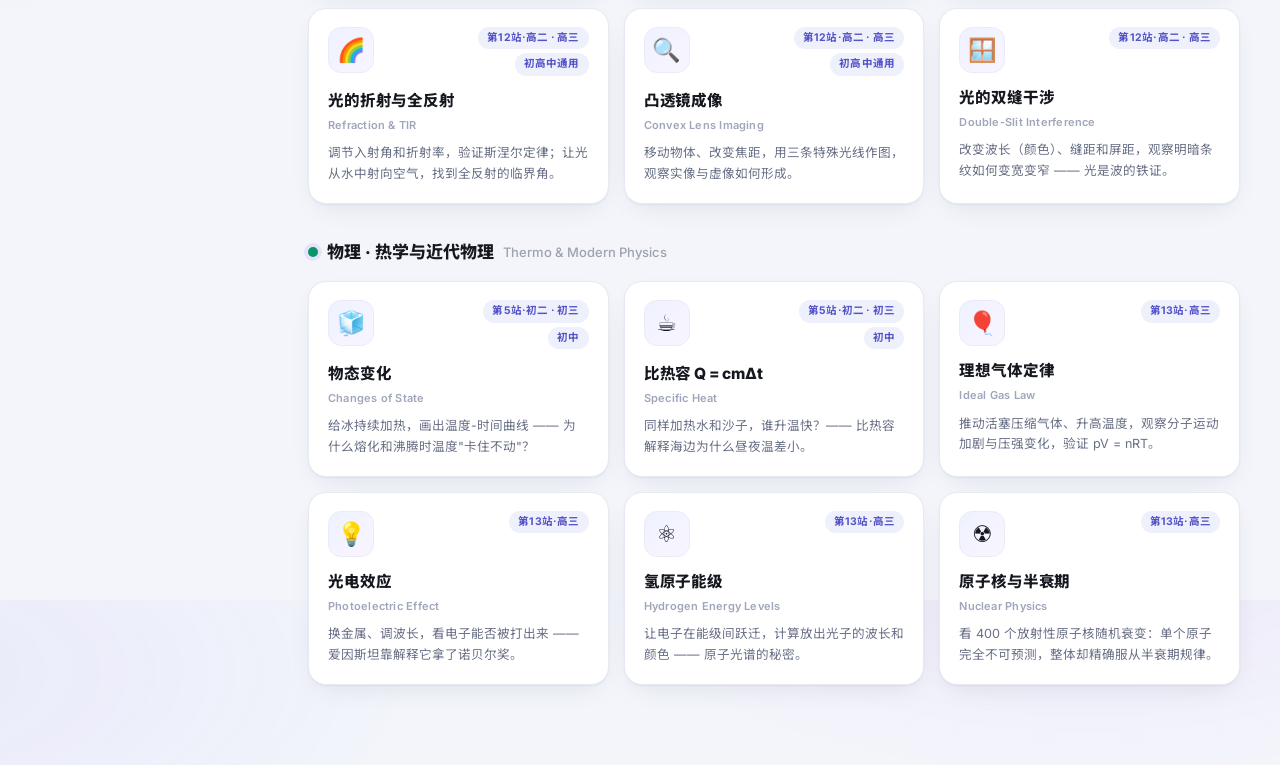
==== commit 389109a1: "统一中文字体为现代黑体：消灭公式区域的宋体混排 - --font-math 的中文兜底从 Noto Serif SC/Songti SC（宋体）改为与正文   一致的现代黑体链（PingFang/鸿蒙" ====
--- a/index.html
+++ b/index.html
@@ -7,7 +7,7 @@
 <meta name="description" content="初高中数学与物理交互式可视化学习：可调参数的交互专题 + 循序渐进的学习路径，覆盖初一到高三，帮助学生直观理解原理和公式。">
 <link rel="preconnect" href="https://fonts.googleapis.com">
 <link rel="preconnect" href="https://fonts.gstatic.com" crossorigin>
-<link href="https://fonts.googleapis.com/css2?family=Inter:wght@400;600;700;800&family=Noto+Sans+SC:wght@400;500;700;900&family=Noto+Serif+SC:wght@700&display=swap" rel="stylesheet">
+<link href="https://fonts.googleapis.com/css2?family=Inter:wght@400;600;700;800&family=Noto+Sans+SC:wght@400;500;700;900&display=swap" rel="stylesheet">
 <link rel="stylesheet" href="css/style.css">
 </head>
 <body>
--- a/css/style.css
+++ b/css/style.css
@@ -2,9 +2,15 @@
 * { box-sizing: border-box; margin: 0; padding: 0; }
 
 :root {
-  --font-sans: "Inter", "Noto Sans SC", "PingFang SC", "HarmonyOS Sans SC",
-    "Hiragino Sans GB", "Microsoft YaHei", sans-serif;
-  --font-math: "STIX Two Math", "Times New Roman", "Noto Serif SC", "Songti SC", serif;
+  /* 中文一律现代黑体（系统原生优先：PingFang/鸿蒙/MiSans，Web 兜底 Noto Sans SC/雅黑），
+     全站杜绝宋体；拉丁与数字优先 Inter/SF */
+  --font-sans: "Inter", -apple-system, BlinkMacSystemFont, "PingFang SC",
+    "HarmonyOS Sans SC", "MiSans", "Noto Sans SC", "Hiragino Sans GB",
+    "Microsoft YaHei UI", "Microsoft YaHei", system-ui, sans-serif;
+  /* 公式：拉丁/符号走衬线数学体（Times 风格），中文与正文同为现代黑体 */
+  --font-math: "STIX Two Math", "Times New Roman", "PingFang SC",
+    "HarmonyOS Sans SC", "MiSans", "Noto Sans SC", "Hiragino Sans GB",
+    "Microsoft YaHei UI", "Microsoft YaHei", sans-serif;
 
   --bg: #f3f5fb;
   --panel: #ffffff;
@@ -109,6 +115,8 @@
 .topic-head h1 .en {
   font-size: 14px; font-weight: 600; color: var(--ink-soft);
   margin-left: 12px; letter-spacing: .01em;
+  /* 整体换行：避免副标题跟着大标题从词中间被劈开 */
+  display: inline-block;
 }
 .topic-head .tagline { color: var(--ink-soft); margin-top: 5px; font-size: 14.5px; }
 
@@ -130,9 +138,16 @@
 }
 .formula-hero-body {
   font-family: var(--font-math); font-size: 20px; color: #221d56;
-  overflow-x: auto; white-space: nowrap; line-height: 1.5; padding: 4px 0;
+  /* 块间换行（.fpart 块内 nowrap）；单块超宽时仍可横向滚动兜底。
+     min-width:0 让本元素在 flex 内可收缩，滚动才真正生效而不是撑宽页面 */
+  overflow-x: auto; white-space: normal; line-height: 1.6; padding: 4px 0;
+  min-width: 0;
 }
 .formula-hero-body::-webkit-scrollbar { height: 0; }
+.fpart { white-space: nowrap; margin: 0 .22em; }
+.fpart:first-child { margin-left: 0; }
+.fpart.fwrap { white-space: normal; }
+.fsep { color: #9b98d9; margin: 0 .12em; }
 
 /* 实验区 */
 .lab { display: flex; gap: 20px; align-items: stretch; margin: 20px 0 28px; }
@@ -160,7 +175,7 @@
   border: 1px solid #e3e3f8; border-radius: 13px;
   padding: 10px 12px; margin-bottom: 6px;
   font-family: var(--font-math); font-size: 14.5px; color: #2a2465;
-  text-align: center; overflow-x: auto; white-space: nowrap; line-height: 1.6;
+  text-align: center; overflow-x: auto; white-space: normal; line-height: 1.7;
 }
 .panel-formula::-webkit-scrollbar { height: 0; }
 
@@ -236,6 +251,7 @@
   margin-top: 4px; padding: 12px 14px;
   background: #f4f5fd; border: 1px solid #e8e9f8; border-radius: 13px;
   font-size: 12.8px; line-height: 1.95;
+  font-variant-numeric: tabular-nums;  /* 等宽数字：位数相同则宽度恒定，减少行内跳动 */
 }
 .readout b { font-variant-numeric: tabular-nums; color: #221d56; }
 .readout .tag {
